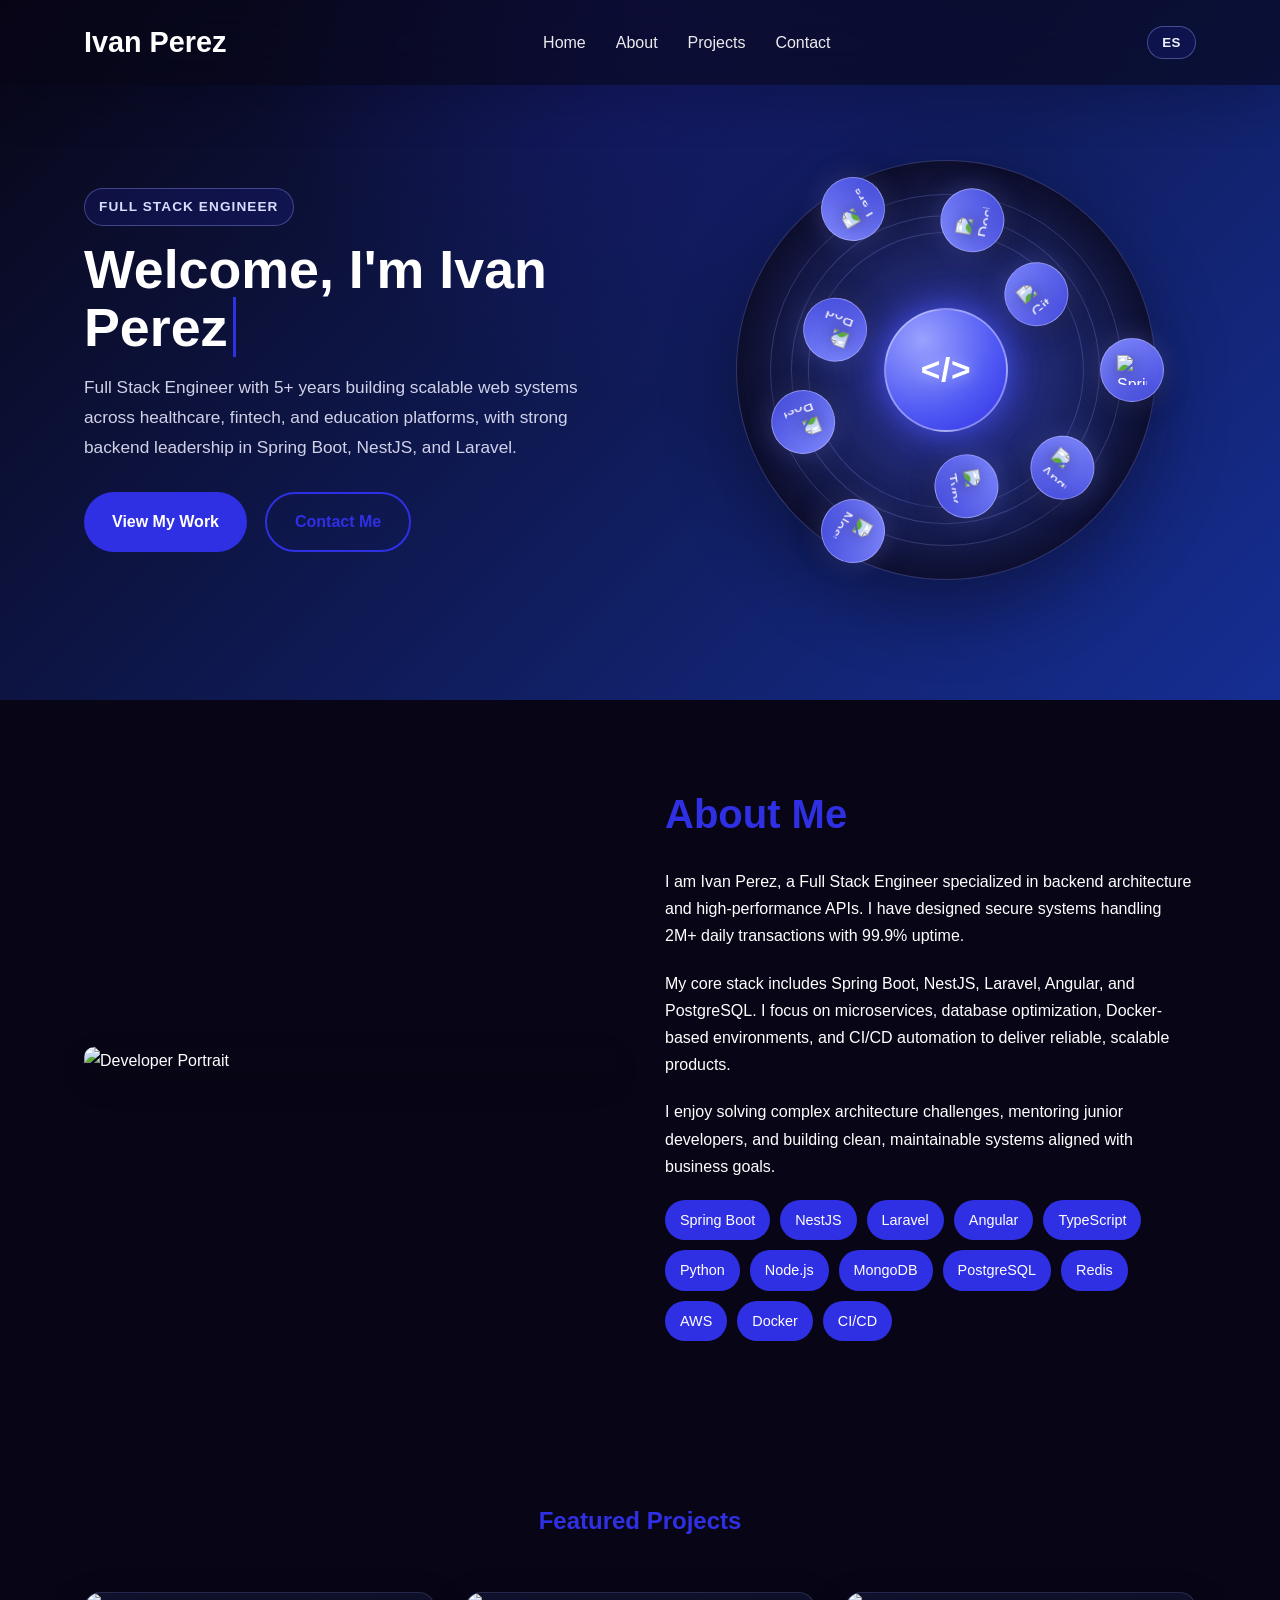
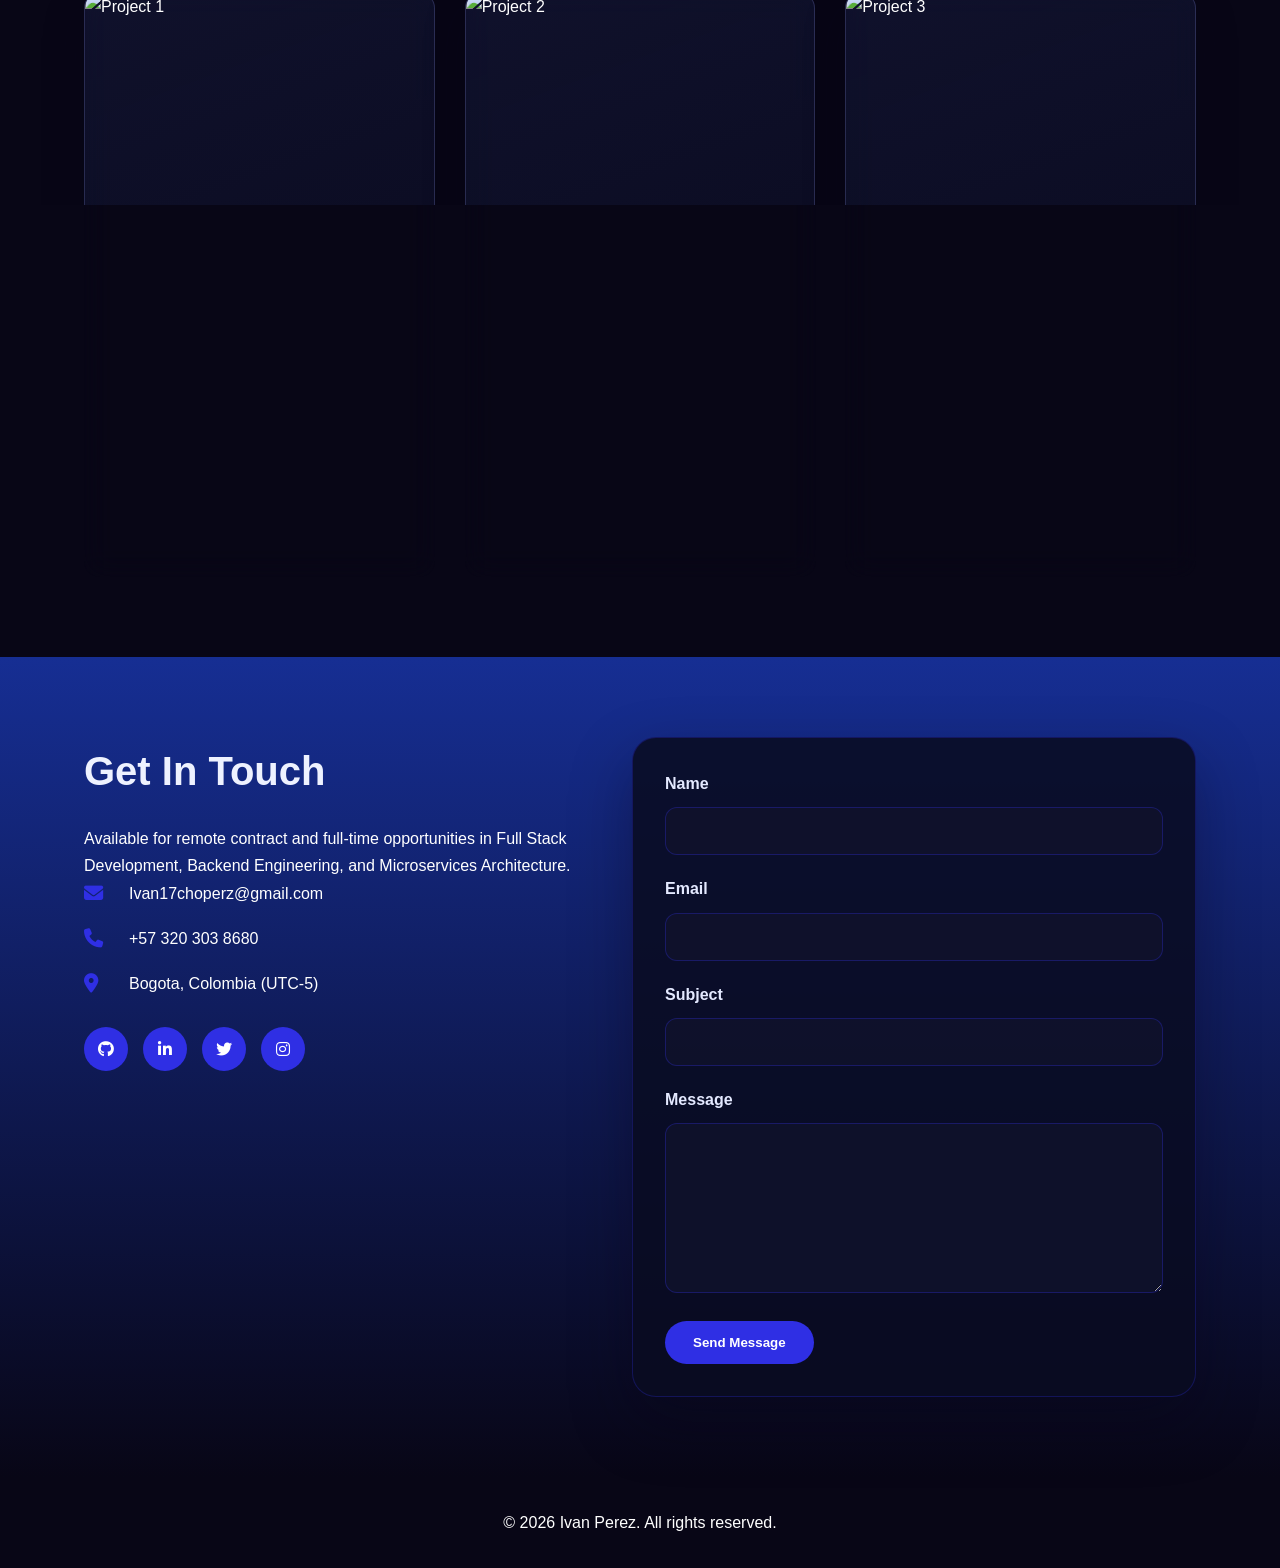
==== index.html @ 64c97661 "firts commit" ====
﻿<!doctype html>
<html lang="en">
  <head>
    <meta charset="UTF-8" />
    <meta name="viewport" content="width=device-width, initial-scale=1.0" />
    <meta
      name="description"
      content="Ivan Perez is a Software Developer and Full Stack Engineer specialized in backend architecture, microservices, REST APIs, and scalable web platforms using Spring Boot, NestJS, Laravel, Angular, and PostgreSQL."
    />
    <meta
      name="keywords"
      content="Software Developer, Full Stack Developer, Backend Developer, Web Developer Portfolio, API Developer, Microservices Architect, Spring Boot Developer, NestJS Developer, Laravel Developer, Angular Developer, PostgreSQL Developer, Ivan Perez"
    />
    <meta name="author" content="Ivan Perez" />
    <meta name="robots" content="index, follow" />
    <meta name="googlebot" content="index, follow, max-image-preview:large" />
    <meta name="theme-color" content="#162e93" />
    <meta property="og:type" content="website" />
    <meta property="og:title" content="Ivan Perez | Full Stack Engineer" />
    <meta
      property="og:description"
      content="Software Developer with 5+ years building scalable web applications, backend APIs, and microservices for healthcare, fintech, and education platforms."
    />
    <meta property="og:site_name" content="Ivan Perez Portfolio" />
    <meta property="og:locale" content="en_US" />
    <meta name="twitter:card" content="summary_large_image" />
    <meta name="twitter:title" content="Ivan Perez | Full Stack Engineer" />
    <meta
      name="twitter:description"
      content="Software Developer focused on full stack web development, backend engineering, API architecture, and cloud-ready microservices."
    />
    <title>Ivan Perez | Full Stack Engineer</title>
    <link rel="canonical" href="https://your-domain.com/" />
    <link rel="stylesheet" href="./styles.css" />
    <link
      rel="stylesheet"
      href="https://cdnjs.cloudflare.com/ajax/libs/font-awesome/6.4.0/css/all.min.css"
    />
  </head>
  <body>
    <header>
      <div class="container">
        <nav>
          <a href="#" class="logo">Ivan Perez</a>
          <ul class="nav-links">
            <li><a href="#home" data-i18n="nav.home">Home</a></li>
            <li><a href="#about" data-i18n="nav.about">About</a></li>
            <li><a href="#projects" data-i18n="nav.projects">Projects</a></li>
            <li><a href="#contact" data-i18n="nav.contact">Contact</a></li>
          </ul>
          <button class="lang-toggle" id="langToggle" type="button">ES</button>
          <button class="hamburger" aria-label="Toggle navigation">
            <i class="fas fa-bars"></i>
          </button>
        </nav>
      </div>
    </header>

    <section class="hero" id="home">
      <div class="container">
        <div class="hero-content">
          <div class="hero-copy">
            <p class="hero-kicker" data-i18n="hero.kicker">
              Full Stack Engineer
            </p>
            <div class="typing-container">
              <span class="typing-text"></span>
              <span class="cursor">|</span>
            </div>
            <p class="hero-lead" data-i18n="hero.lead">
              Full Stack Engineer with 5+ years building scalable web systems
              across healthcare, fintech, and education platforms, with strong
              backend leadership in Spring Boot, NestJS, and Laravel.
            </p>
            <div class="hero-btns">
              <a href="#projects" class="btn" data-i18n="hero.ctaWork"
                >View My Work</a
              >
              <a
                href="#contact"
                class="btn secondary"
                data-i18n="hero.ctaContact"
                >Contact Me</a
              >
            </div>
          </div>
          <div class="hero-visual">
            <div class="floating-tech" aria-hidden="true">
              <div class="orbit orbit-one"></div>
              <div class="orbit orbit-two"></div>
              <div class="orbit orbit-three"></div>
              <div class="electron-center" aria-label="Code core">
                &lt;/&gt;
              </div>
              <div
                class="tech-item"
                style="--angle: 0deg; --orbit: 186px; --speed: 13s"
              >
                <img
                  src="https://cdn.jsdelivr.net/gh/devicons/devicon/icons/spring/spring-original.svg"
                  alt="Spring Boot"
                />
              </div>
              <div
                class="tech-item"
                style="--angle: 120deg; --orbit: 186px; --speed: 17s"
              >
                <img
                  src="https://cdn.jsdelivr.net/gh/devicons/devicon/icons/nestjs/nestjs-original.svg"
                  alt="NestJS"
                />
              </div>
              <div
                class="tech-item"
                style="--angle: 240deg; --orbit: 186px; --speed: 15s"
              >
                <img
                  src="https://cdn.jsdelivr.net/gh/devicons/devicon/icons/laravel/laravel-original.svg"
                  alt="Laravel"
                />
              </div>
              <div
                class="tech-item"
                style="--angle: 40deg; --orbit: 152px; --speed: 19s"
              >
                <img
                  src="https://cdn.jsdelivr.net/gh/devicons/devicon/icons/angularjs/angularjs-original.svg"
                  alt="Angular"
                />
              </div>
              <div
                class="tech-item"
                style="--angle: 160deg; --orbit: 152px; --speed: 14s"
              >
                <img
                  src="https://cdn.jsdelivr.net/gh/devicons/devicon/icons/postgresql/postgresql-original.svg"
                  alt="PostgreSQL"
                />
              </div>
              <div
                class="tech-item"
                style="--angle: 280deg; --orbit: 152px; --speed: 16s"
              >
                <img
                  src="https://cdn.jsdelivr.net/gh/devicons/devicon/icons/docker/docker-original.svg"
                  alt="Docker"
                />
              </div>
              <div
                class="tech-item"
                style="--angle: 80deg; --orbit: 118px; --speed: 18s"
              >
                <img
                  src="https://cdn.jsdelivr.net/gh/devicons/devicon/icons/typescript/typescript-original.svg"
                  alt="TypeScript"
                />
              </div>
              <div
                class="tech-item"
                style="--angle: 200deg; --orbit: 118px; --speed: 12s"
              >
                <img
                  src="https://cdn.jsdelivr.net/gh/devicons/devicon/icons/redis/redis-original.svg"
                  alt="Redis"
                />
              </div>
              <div
                class="tech-item"
                style="--angle: 320deg; --orbit: 118px; --speed: 20s"
              >
                <img
                  src="https://cdn.jsdelivr.net/gh/devicons/devicon/icons/git/git-original.svg"
                  alt="Git"
                />
              </div>
            </div>
          </div>
        </div>
      </div>
    </section>

    <section class="about" id="about">
      <div class="container">
        <div class="about-content">
          <div class="about-img">
            <img
              src="https://images.unsplash.com/photo-1507003211169-0a1dd7228f2d?ixlib=rb-4.0.3&auto=format&fit=crop&w=774&q=80"
              alt="Developer Portrait"
            />
          </div>
          <div class="about-text">
            <h2 data-i18n="about.title">About Me</h2>
            <p data-i18n="about.p1">
              I am Ivan Perez, a Full Stack Engineer specialized in backend
              architecture and high-performance APIs. I have designed secure
              systems handling 2M+ daily transactions with 99.9% uptime.
            </p>
            <p data-i18n="about.p2">
              My core stack includes Spring Boot, NestJS, Laravel, Angular, and
              PostgreSQL. I focus on microservices, database optimization,
              Docker-based environments, and CI/CD automation to deliver
              reliable, scalable products.
            </p>
            <p data-i18n="about.p3">
              I enjoy solving complex architecture challenges, mentoring junior
              developers, and building clean, maintainable systems aligned with
              business goals.
            </p>
            <div class="skills">
              <span class="skill">Spring Boot</span
              ><span class="skill">NestJS</span
              ><span class="skill">Laravel</span
              ><span class="skill">Angular</span
              ><span class="skill">TypeScript</span
              ><span class="skill">Python</span
              ><span class="skill">Node.js</span
              ><span class="skill">MongoDB</span
              ><span class="skill">PostgreSQL</span
              ><span class="skill">Redis</span><span class="skill">AWS</span
              ><span class="skill">Docker</span><span class="skill">CI/CD</span>
            </div>
          </div>
        </div>
      </div>
    </section>

    <section class="projects" id="projects">
      <div class="container">
        <h2
          style="text-align: center; margin-bottom: 50px; color: var(--primary)"
          data-i18n="projects.title"
        >
          Featured Projects
        </h2>
        <div class="projects-grid">
          <div class="project-card">
            <div class="project-img">
              <img
                src="https://images.unsplash.com/photo-1555066931-4365d14bab8c?ixlib=rb-4.0.3&auto=format&fit=crop&w=1170&q=80"
                alt="Project 1"
              />
            </div>
            <div class="project-info">
              <h3 data-i18n="projects.p1Title">
                Enterprise Healthcare API Platform
              </h3>
              <p data-i18n="projects.p1Desc">
                Secure REST API architecture processing 2M+ daily transactions
                with JWT, OAuth 2.0, RBAC, Redis caching, and 99.9% uptime.
              </p>
              <div class="project-tags">
                <span class="tag">Spring Boot</span
                ><span class="tag">PostgreSQL</span
                ><span class="tag">Redis</span
                ><span class="tag">OAuth 2.0</span>
              </div>
              <a href="#" class="btn" data-i18n="projects.view">View Project</a>
            </div>
          </div>
          <div class="project-card">
            <div class="project-img">
              <img
                src="https://images.unsplash.com/photo-1460925895917-afdab827c52f?ixlib=rb-4.0.3&auto=format&fit=crop&w=1110&q=80"
                alt="Project 2"
              />
            </div>
            <div class="project-info">
              <h3 data-i18n="projects.p2Title">
                Evalua-GPS Medical Survey System
              </h3>
              <p data-i18n="projects.p2Desc">
                Full-stack medical survey platform handling 500+ concurrent
                responses with dynamic questionnaires, real-time validation, and
                automated PDF reporting.
              </p>
              <div class="project-tags">
                <span class="tag">Angular</span><span class="tag">Node.js</span
                ><span class="tag">Chart.js</span
                ><span class="tag">Tailwind CSS</span>
              </div>
              <a href="#" class="btn" data-i18n="projects.view">View Project</a>
            </div>
          </div>
          <div class="project-card">
            <div class="project-img">
              <img
                src="https://images.unsplash.com/photo-1551650975-87deedd944c3?ixlib=rb-4.0.3&auto=format&fit=crop&w=1074&q=80"
                alt="Project 3"
              />
            </div>
            <div class="project-info">
              <h3 data-i18n="projects.p3Title">VEMAX Streaming Frontend</h3>
              <p data-i18n="projects.p3Desc">
                High-performance Angular frontend with NgRx and RxJS, optimized
                video experience, and a 30% UI latency reduction using lazy
                loading and code splitting.
              </p>
              <div class="project-tags">
                <span class="tag">Angular 15+</span
                ><span class="tag">TypeScript</span><span class="tag">NgRx</span
                ><span class="tag">RxJS</span>
              </div>
              <a href="#" class="btn" data-i18n="projects.view">View Project</a>
            </div>
          </div>
        </div>
      </div>
    </section>

    <section class="contact" id="contact">
      <div class="container">
        <div class="contact-container">
          <div class="contact-info">
            <h2 data-i18n="contact.title">Get In Touch</h2>
            <p data-i18n="contact.desc">
              Available for remote contract and full-time opportunities in Full
              Stack Development, Backend Engineering, and Microservices
              Architecture.
            </p>
            <div class="contact-details">
              <div class="contact-item">
                <i class="fas fa-envelope"></i
                ><span>Ivan17choperz@gmail.com</span>
              </div>
              <div class="contact-item">
                <i class="fas fa-phone"></i><span>+57 320 303 8680</span>
              </div>
              <div class="contact-item">
                <i class="fas fa-map-marker-alt"></i
                ><span data-i18n="contact.location"
                  >Bogota, Colombia (UTC-5)</span
                >
              </div>
            </div>
            <div class="social-links">
              <a
                href="https://github.com/ivanperez"
                target="_blank"
                rel="noopener noreferrer"
                ><i class="fab fa-github"></i
              ></a>
              <a
                href="https://linkedin.com/in/ivan-perez-3352531b0"
                target="_blank"
                rel="noopener noreferrer"
                ><i class="fab fa-linkedin-in"></i
              ></a>
              <a href="#"><i class="fab fa-twitter"></i></a>
              <a href="#"><i class="fab fa-instagram"></i></a>
            </div>
          </div>
          <div class="contact-form">
            <form id="contactForm">
              <div class="form-group">
                <label for="name" data-i18n="form.name">Name</label
                ><input type="text" id="name" required />
              </div>
              <div class="form-group">
                <label for="email" data-i18n="form.email">Email</label
                ><input type="email" id="email" required />
              </div>
              <div class="form-group">
                <label for="subject" data-i18n="form.subject">Subject</label
                ><input type="text" id="subject" required />
              </div>
              <div class="form-group">
                <label for="message" data-i18n="form.message">Message</label
                ><textarea id="message" required></textarea>
              </div>
              <button type="submit" class="btn" data-i18n="form.send">
                Send Message
              </button>
            </form>
          </div>
        </div>
      </div>
    </section>

    <footer>
      <div class="container">
        <p data-i18n="footer.copy">
          &copy; 2026 Ivan Perez. All rights reserved.
        </p>
      </div>
    </footer>

    <script src="script.js"></script>
  </body>
</html>
---- styles.css ----
/* CSS Reset */
* {
  margin: 0;
  padding: 0;
  box-sizing: border-box;
  font-family: "Segoe UI", Tahoma, Geneva, Verdana, sans-serif;
}

:root {
  --primary: #2f2fe4;
  --secondary: #162e93;
  --dark: #080616;
  --light: #ececff;
  --gray: #9ca3ff;
  --surface: #11142c;
  --surface-soft: rgba(17, 20, 44, 0.9);
}

html {
  scroll-behavior: smooth;
  scroll-padding-top: 100px;
}

body {
  min-height: 100vh;
  background: #080616;
  color: white;
  line-height: 1.7;
}

.hidden {
  opacity: 0 !important;
}

.container {
  width: 90%;
  max-width: 1200px;
  margin: 0 auto;
  padding: 0 20px;
}

section {
  padding: 80px 0;
  scroll-margin-top: 120px;
}

.btn {
  display: inline-flex;
  align-items: center;
  justify-content: center;
  background: var(--primary);
  color: white;
  padding: 14px 28px;
  border-radius: 999px;
  text-decoration: none;
  font-weight: 600;
  transition: all 0.3s ease;
  border: none;
  cursor: pointer;
}

.btn.secondary {
  background: transparent;
  border: 2px solid var(--primary);
  color: var(--primary);
}

.btn:hover {
  background: var(--secondary);
  transform: translateY(-3px);
  box-shadow: 0 14px 30px rgba(47, 47, 228, 0.18);
}

.btn.secondary:hover {
  background: rgba(47, 47, 228, 0.08);
  color: white;
}

/* Header Styles */
header {
  background: rgba(8, 6, 22, 0.6);
  backdrop-filter: blur(24px);
  box-shadow: 0 20px 45px rgba(8, 6, 22, 0.18);
  position: fixed;
  width: 100%;
  top: 0;
  z-index: 1000;
  transition:
    background 0.25s ease,
    box-shadow 0.25s ease,
    padding 0.25s ease;
}

header.scrolled {
  background: rgba(8, 6, 22, 0.8);
  box-shadow: 0 26px 65px rgba(8, 6, 22, 0.25);
}

nav {
  display: flex;
  justify-content: space-between;
  align-items: center;
  padding: 18px 0;
  position: relative;
}

.logo {
  font-size: 1.8rem;
  font-weight: 800;
  color: white;
  text-decoration: none;
}

.nav-links {
  display: flex;
  align-items: center;
  list-style: none;
  gap: 30px;
}

.nav-links li {
  margin: 0;
}

.nav-links a {
  text-decoration: none;
  color: rgba(255, 255, 255, 0.92);
  font-weight: 500;
  position: relative;
  transition: color 0.25s ease;
}

.nav-links a::after {
  content: "";
  position: absolute;
  left: 0;
  right: 0;
  bottom: -8px;
  height: 2px;
  background: transparent;
  border-radius: 999px;
  transition:
    background 0.25s ease,
    transform 0.25s ease;
  transform: scaleX(0);
  transform-origin: center;
}

.nav-links a:hover,
.nav-links a.active {
  color: var(--primary);
}

.nav-links a.active::after {
  background: var(--primary);
  transform: scaleX(1);
}

.hamburger {
  display: none;
  background: none;
  border: none;
  color: white;
  cursor: pointer;
  font-size: 1.4rem;
}

.lang-toggle {
  border: 1px solid rgba(156, 163, 255, 0.4);
  background: rgba(47, 47, 228, 0.14);
  color: #eef2ff;
  font-weight: 700;
  letter-spacing: 0.04em;
  border-radius: 999px;
  padding: 8px 14px;
  cursor: pointer;
  transition: all 0.25s ease;
}

.lang-toggle:hover {
  background: rgba(47, 47, 228, 0.28);
}

.nav-links.open {
  display: flex;
  flex-direction: column;
  position: absolute;
  top: 100%;
  right: 0;
  background: rgba(8, 6, 22, 0.85);
  border-radius: 18px;
  padding: 20px;
  box-shadow: 0 20px 50px rgba(8, 6, 22, 0.25);
  width: min(260px, 90vw);
}

/* Hero Section */
.hero {
  padding: 160px 0 120px;
  background:
    radial-gradient(circle at top, rgba(47, 47, 228, 0.22), transparent 42%),
    linear-gradient(135deg, #080616 0%, #162e93 100%);
}

.hero-content {
  max-width: 1180px;
  margin: 0 auto;
  display: grid;
  grid-template-columns: minmax(320px, 1fr) minmax(320px, 500px);
  gap: 40px;
  align-items: center;
}

.hero-copy {
  text-align: left;
}

.hero-kicker {
  margin-bottom: 14px;
  display: inline-block;
  padding: 6px 14px;
  border-radius: 999px;
  border: 1px solid rgba(156, 163, 255, 0.36);
  background: rgba(47, 47, 228, 0.15);
  color: #d8dcff;
  font-size: 0.85rem;
  font-weight: 600;
  letter-spacing: 0.08em;
  text-transform: uppercase;
}

.hero-lead {
  margin-top: 16px;
  max-width: 52ch;
  color: rgba(236, 236, 255, 0.88);
  font-size: 1.08rem;
  line-height: 1.75;
}

.hero-visual {
  display: flex;
  justify-content: center;
}

.hero-btns {
  display: flex;
  justify-content: flex-start;
  flex-wrap: wrap;
  gap: 18px;
  margin-top: 30px;
}

/* Typing Effect */
.typing-container {
  display: block;
  margin-bottom: 14px;
  font-size: clamp(2.2rem, 4.2vw, 3.4rem);
  font-weight: 800;
  color: white;
  min-height: 1.4em;
  line-height: 1.08;
  max-width: 100%;
}

.typing-text {
  display: inline;
  border-right: 3px solid var(--primary);
  padding-right: 6px;
  white-space: normal;
  overflow-wrap: anywhere;
  animation: blink-caret 1s step-end infinite;
}

.cursor {
  display: none;
}

@keyframes blink-caret {
  from,
  to {
    border-color: var(--primary);
  }
  50% {
    border-color: transparent;
  }
}

/* Floating Tech Animation */
.floating-tech {
  position: relative;
  display: flex;
  justify-content: center;
  align-items: center;
  height: min(78vw, 420px);
  width: min(78vw, 420px);
  margin: 0 auto;
  border-radius: 50%;
  background: radial-gradient(circle, rgba(116, 123, 255, 0.26), rgba(8, 6, 22, 0.9));
  border: 1px solid rgba(156, 163, 255, 0.22);
  box-shadow:
    inset 0 0 70px rgba(8, 6, 22, 0.8),
    0 28px 70px rgba(8, 6, 22, 0.45);
}

.orbit {
  position: absolute;
  border: 1px solid rgba(156, 163, 255, 0.24);
  border-radius: 50%;
}

.orbit-one {
  width: 84%;
  height: 84%;
}

.orbit-two {
  width: 66%;
  height: 66%;
  transform: rotate(60deg);
}

.orbit-three {
  width: 74%;
  height: 74%;
  transform: rotate(-45deg);
}

.electron-center {
  position: absolute;
  width: clamp(86px, 18vw, 124px);
  height: clamp(86px, 18vw, 124px);
  z-index: 10;
  border-radius: 50%;
  display: flex;
  align-items: center;
  justify-content: center;
  background: radial-gradient(circle at 30% 25%, #9aa2ff, #4f58f3 60%, #2f2fe4 100%);
  border: 2px solid rgba(236, 236, 255, 0.42);
  color: #ffffff;
  font-size: clamp(1.6rem, 3.4vw, 2.1rem);
  font-weight: 700;
  letter-spacing: 0.02em;
  text-shadow: 0 0 16px rgba(255, 255, 255, 0.45);
  animation: core-pulse 3.2s ease-in-out infinite;
  box-shadow:
    0 0 30px rgba(79, 88, 243, 0.8),
    0 0 70px rgba(47, 47, 228, 0.45);
}

.tech-item {
  position: absolute;
  width: 64px;
  height: 64px;
  background: linear-gradient(150deg, rgba(128, 137, 255, 0.98), rgba(70, 77, 228, 0.95));
  color: white;
  border-radius: 50%;
  display: flex;
  justify-content: center;
  align-items: center;
  border: 1px solid rgba(236, 236, 255, 0.35);
  box-shadow:
    0 10px 24px rgba(11, 12, 30, 0.45),
    0 0 26px rgba(128, 137, 255, 0.32);
  transform: rotate(var(--angle)) translateX(calc(var(--orbit) * var(--orbit-scale, 1)));
  animation: orbit var(--speed) linear infinite;
}

.tech-item img {
  display: block;
  width: 30px;
  height: 30px;
  object-fit: contain;
  filter: drop-shadow(0 4px 8px rgba(8, 6, 22, 0.35));
  animation: counter-orbit var(--speed) linear infinite;
}

@keyframes orbit {
  0% {
    transform: rotate(var(--angle)) translateX(calc(var(--orbit) * var(--orbit-scale, 1)));
  }
  100% {
    transform: rotate(calc(var(--angle) + 360deg)) translateX(calc(var(--orbit) * var(--orbit-scale, 1)));
  }
}

@keyframes counter-orbit {
  0% {
    transform: rotate(calc(var(--angle) * -1));
  }
  100% {
    transform: rotate(calc((var(--angle) * -1) - 360deg));
  }
}

@keyframes core-pulse {
  0%,
  100% {
    transform: scale(1);
  }
  50% {
    transform: scale(1.06);
  }
}

/* About Section */
.about-content {
  display: flex;
  align-items: center;
  gap: 50px;
}

.about-img {
  flex: 1;
  border-radius: 10px;
  overflow: hidden;
  box-shadow: 0 10px 30px rgba(0, 0, 0, 0.1);
}

.about-img img {
  width: 100%;
  height: auto;
  display: block;
}

.about-text {
  flex: 1;
}

.about-text h2 {
  font-size: 2.5rem;
  margin-bottom: 20px;
  color: var(--primary);
}

.about-text p {
  margin-bottom: 20px;
  color: white;
}

.skills {
  display: flex;
  flex-wrap: wrap;
  gap: 10px;
  margin-top: 20px;
}

.skill {
  background: var(--primary);
  color: white;
  padding: 8px 15px;
  border-radius: 20px;
  font-size: 0.9rem;
}

/* Projects Section */
.projects-grid {
  display: grid;
  grid-template-columns: repeat(auto-fill, minmax(300px, 1fr));
  gap: 30px;
}

.project-card {
  background: linear-gradient(
    160deg,
    rgba(21, 25, 58, 0.62),
    rgba(10, 12, 34, 0.48)
  );
  backdrop-filter: blur(14px);
  -webkit-backdrop-filter: blur(14px);
  border: 1px solid rgba(156, 163, 255, 0.2);
  border-radius: 16px;
  overflow: hidden;
  box-shadow: 0 18px 40px rgba(8, 6, 22, 0.28);
  transition:
    transform 0.3s ease,
    box-shadow 0.3s ease;
}

.project-card:hover {
  transform: translateY(-10px);
  box-shadow: 0 24px 52px rgba(8, 6, 22, 0.36);
  border-color: rgba(156, 163, 255, 0.36);
}

.project-img {
  height: 200px;
  overflow: hidden;
}

.project-img img {
  width: 100%;
  height: 100%;
  object-fit: cover;
  transition: transform 0.3s ease;
}

.project-card:hover .project-img img {
  transform: scale(1.1);
}

.project-info {
  padding: 20px;
}

.project-info h3 {
  margin-bottom: 10px;
  color: #eef2ff;
}

.project-info p {
  color: white;
  margin-bottom: 15px;
}

.project-tags {
  display: flex;
  flex-wrap: wrap;
  gap: 8px;
  margin-bottom: 15px;
}

.tag {
  background: rgba(47, 47, 228, 0.16);
  color: white;
  padding: 6px 12px;
  border-radius: 18px;
  font-size: 0.8rem;
}

/* Contact Section */
.contact {
  background: linear-gradient(180deg, #162e93 0%, #080616 100%);
  color: #eef2ff;
}

.contact-container {
  display: flex;
  gap: 50px;
  align-items: flex-start;
}

.contact-info {
  flex: 1;
}

.contact-info h2 {
  font-size: 2.5rem;
  margin-bottom: 20px;
  color: #eef2ff;
}

.contact-info p,
.contact-item span {
  color: white;
}

.contact-details {
  margin-bottom: 30px;
}

.contact-item {
  display: flex;
  align-items: center;
  margin-bottom: 18px;
}

.contact-item i {
  font-size: 1.2rem;
  color: var(--primary);
  margin-right: 15px;
  width: 30px;
}

.social-links {
  display: flex;
  gap: 15px;
}

.social-links a {
  display: flex;
  align-items: center;
  justify-content: center;
  width: 44px;
  height: 44px;
  background: var(--primary);
  color: white;
  border-radius: 50%;
  text-decoration: none;
  transition: all 0.3s ease;
}

.social-links a:hover {
  background: var(--secondary);
  transform: translateY(-3px);
}

.contact-form {
  flex: 1;
  background: rgba(10, 12, 34, 0.88);
  border: 1px solid rgba(47, 47, 228, 0.28);
  padding: 32px;
  border-radius: 24px;
  box-shadow: 0 25px 60px rgba(8, 6, 22, 0.35);
}

.form-group {
  margin-bottom: 20px;
}

.form-group label {
  display: block;
  margin-bottom: 10px;
  font-weight: 600;
  color: #e4e9ff;
}

.form-group input,
.form-group textarea {
  width: 100%;
  padding: 14px;
  border: 1px solid rgba(47, 47, 228, 0.32);
  border-radius: 12px;
  font-size: 1rem;
  background: rgba(16, 18, 44, 0.9);
  color: #eef2ff;
}

.form-group input::placeholder,
.form-group textarea::placeholder {
  color: rgba(238, 242, 255, 0.65);
}

.form-group textarea {
  min-height: 170px;
  resize: vertical;
}

/* Footer */
footer {
  background: #080616;
  color: white;
  text-align: center;
  padding: 32px 0;
}

/* Responsive Design */
@media (max-width: 992px) {
  .hero-content {
    grid-template-columns: 1fr;
    gap: 38px;
  }

  .hero-copy {
    text-align: center;
  }

  .hero-kicker {
    margin-left: auto;
    margin-right: auto;
  }

  .hero-lead {
    margin-left: auto;
    margin-right: auto;
  }

  .hero-btns {
    justify-content: center;
  }

  .about-content,
  .contact-container {
    flex-direction: column;
  }

  .projects-grid {
    grid-template-columns: 1fr;
  }

  .nav-links {
    display: none;
  }

  .lang-toggle {
    margin-left: auto;
    margin-right: 10px;
  }

  .nav-links.open {
    display: flex;
  }

  .nav-links li {
    margin: 12px 0;
  }

  .hamburger {
    display: block;
  }
}

@media (max-width: 1180px) {
  .hero-content {
    grid-template-columns: 1fr;
    gap: 34px;
  }

  .hero-copy {
    text-align: center;
  }

  .hero-kicker {
    margin-left: auto;
    margin-right: auto;
  }

  .hero-lead {
    margin-left: auto;
    margin-right: auto;
  }

  .hero-btns {
    justify-content: center;
  }
}

@media (max-width: 660px) {
  .hero-lead,
  .project-info p {
    font-size: 1rem;
  }

  .contact-container {
    gap: 28px;
  }

  .container {
    padding: 0 16px;
  }

  .floating-tech {
    height: min(85vw, 340px);
    width: min(85vw, 340px);
  }

  .tech-item {
    width: 54px;
    height: 54px;
    --orbit-scale: 0.82;
  }

  .tech-item img {
    width: 24px;
    height: 24px;
  }
}
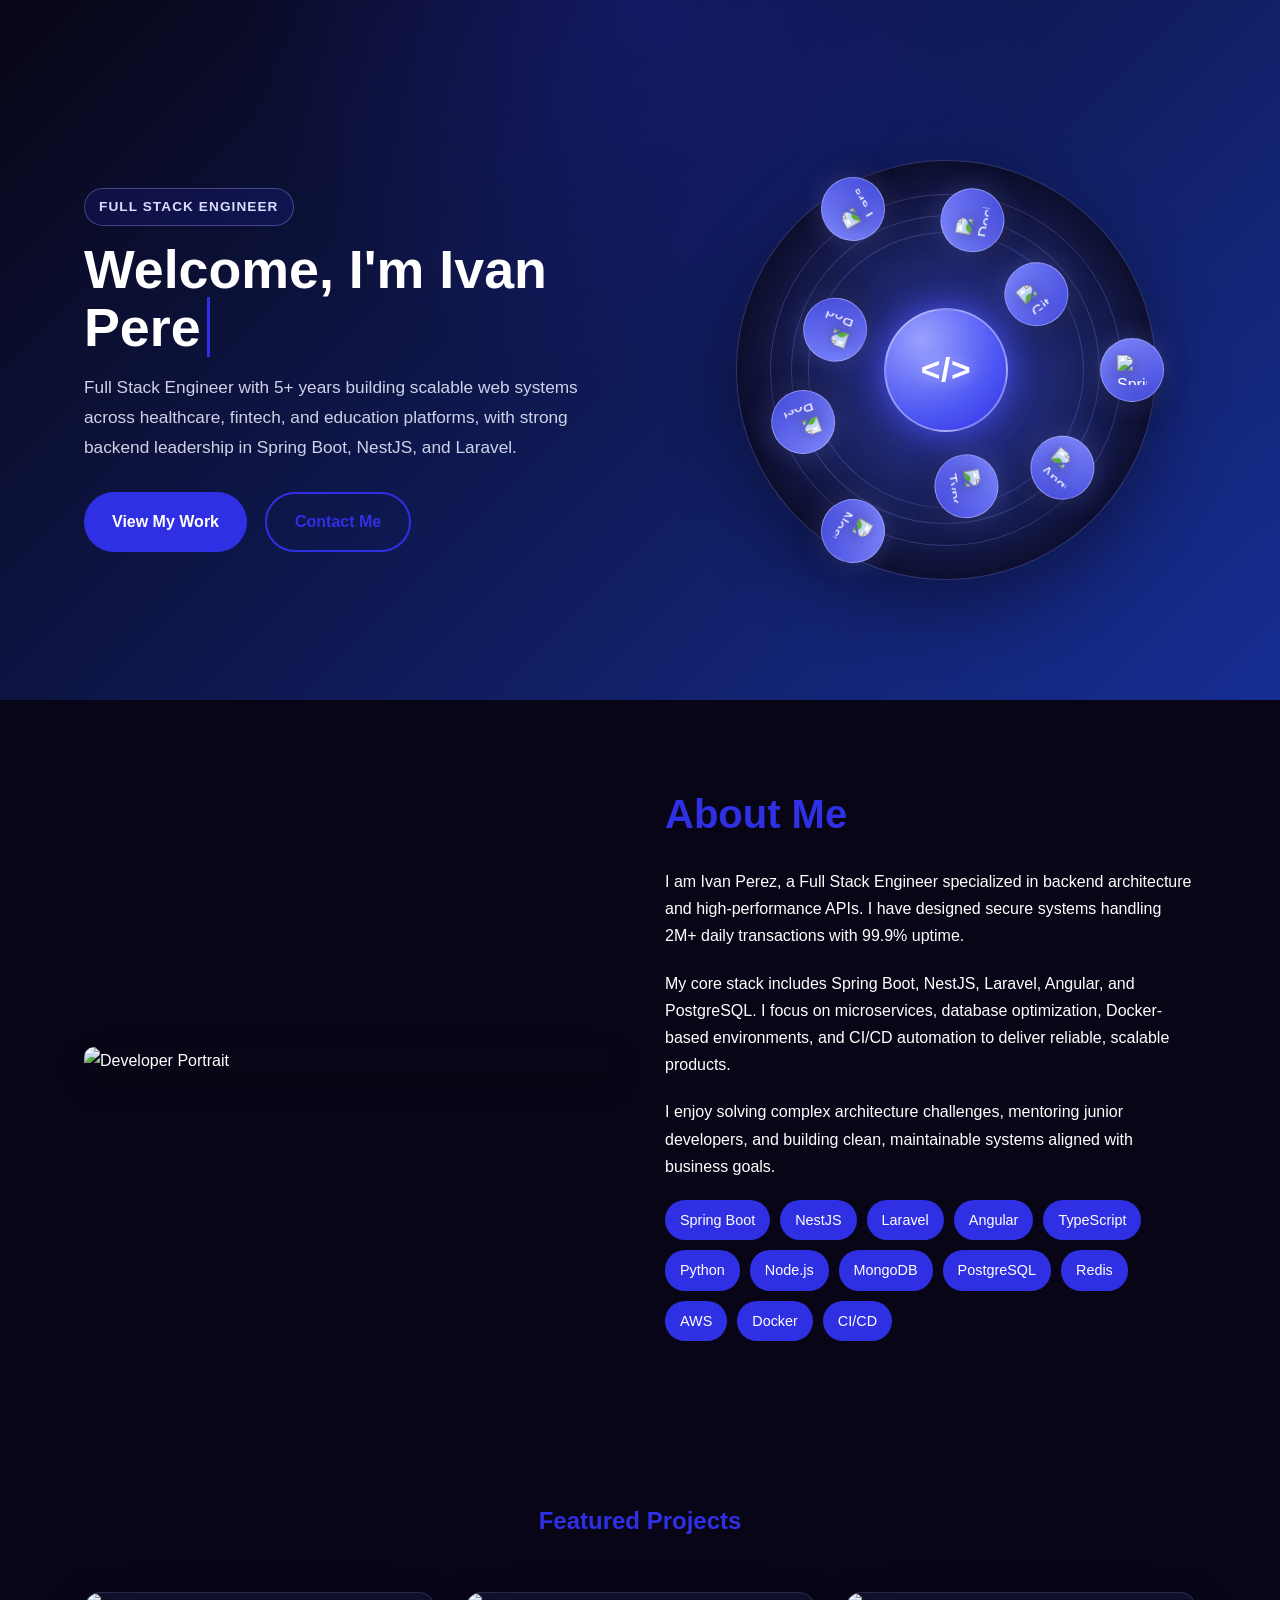
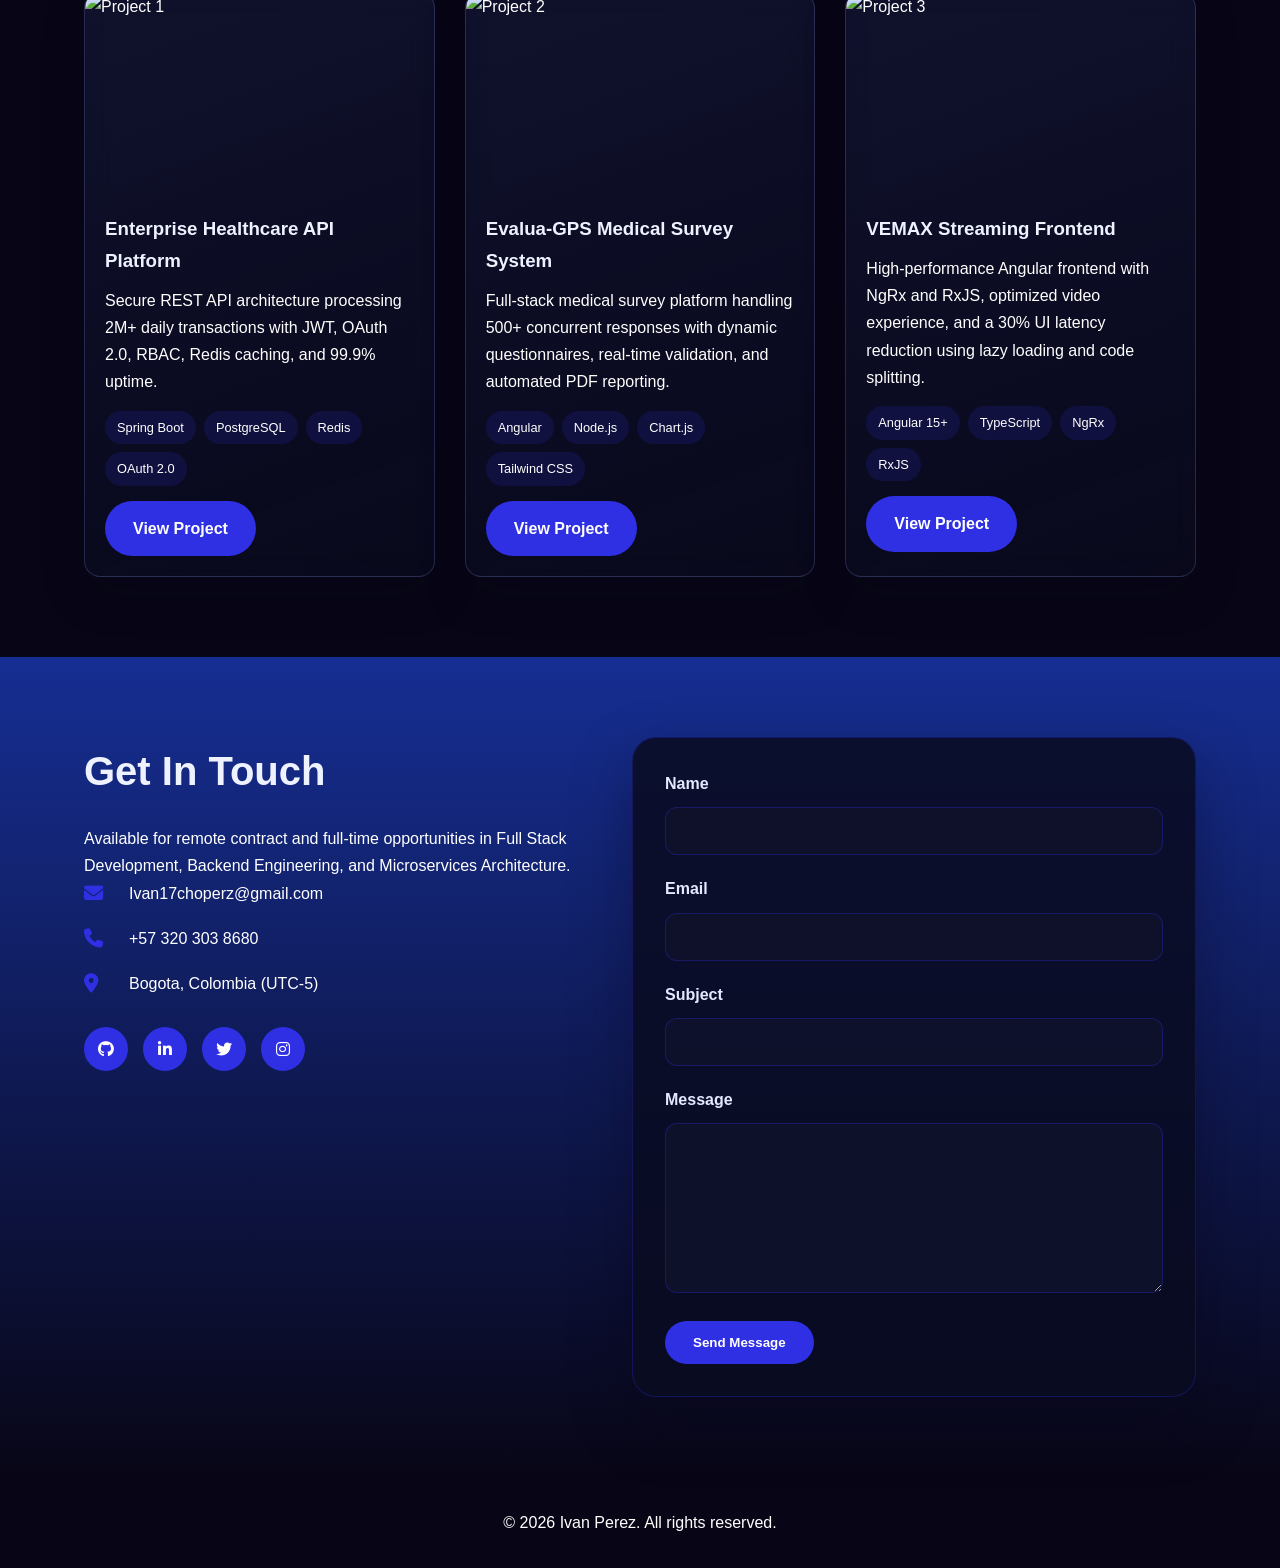
==== commit a01ec105: "Add meta tags for SEO and create robots.txt and sitemap.xml files" ====
--- a/index.html
+++ b/index.html
@@ -38,23 +38,81 @@
     />
   </head>
   <body>
-    <header>
-      <div class="container">
-        <nav>
-          <a href="#" class="logo">Ivan Perez</a>
-          <ul class="nav-links">
-            <li><a href="#home" data-i18n="nav.home">Home</a></li>
-            <li><a href="#about" data-i18n="nav.about">About</a></li>
-            <li><a href="#projects" data-i18n="nav.projects">Projects</a></li>
-            <li><a href="#contact" data-i18n="nav.contact">Contact</a></li>
-          </ul>
-          <button class="lang-toggle" id="langToggle" type="button">ES</button>
-          <button class="hamburger" aria-label="Toggle navigation">
-            <i class="fas fa-bars"></i>
-          </button>
-        </nav>
-      </div>
-    </header>
+    <head>
+      <meta charset="UTF-8" />
+      <meta name="viewport" content="width=device-width, initial-scale=1.0" />
+      <meta
+        name="description"
+        content="Ivan Perez is a Software Developer and Full Stack Engineer specialized in backend architecture, microservices, REST APIs, and scalable web platforms using Spring Boot, NestJS, Laravel, Angular, and PostgreSQL."
+      />
+      <meta
+        name="keywords"
+        content="Software Developer, Full Stack Developer, Backend Developer, Web Developer Portfolio, API Developer, Microservices Architect, Spring Boot Developer, NestJS Developer, Laravel Developer, Angular Developer, PostgreSQL Developer, Ivan Perez, Bogotá"
+      />
+      <meta name="author" content="Ivan Perez" />
+      <meta name="robots" content="index, follow" />
+      <meta name="googlebot" content="index, follow, max-image-preview:large" />
+      <meta name="theme-color" content="#162e93" />
+
+      <!-- Open Graph (Redes Sociales) -->
+      <meta property="og:type" content="website" />
+      <meta property="og:title" content="Ivan Perez | Full Stack Engineer" />
+      <meta
+        property="og:description"
+        content="Software Developer with 5+ years building scalable web applications, backend APIs, and microservices for healthcare, fintech, and education platforms."
+      />
+      <meta property="og:site_name" content="Ivan Perez Portfolio" />
+      <meta property="og:locale" content="en_US" />
+      <meta
+        property="og:image"
+        content="https://ivan17choperz.netlify.app/og-image.jpg"
+      />
+      <meta property="og:url" content="https://ivan17choperz.netlify.app/" />
+
+      <!-- Twitter Card -->
+      <meta name="twitter:card" content="summary_large_image" />
+      <meta name="twitter:title" content="Ivan Perez | Full Stack Engineer" />
+      <meta
+        name="twitter:description"
+        content="Software Developer focused on full stack web development, backend engineering, API architecture, and cloud-ready microservices."
+      />
+      <meta
+        name="twitter:image"
+        content="https://ivan17choperz.netlify.app/og-image.jpg"
+      />
+
+      <!-- Canonical -->
+      <link rel="canonical" href="https://ivan17choperz.netlify.app/" />
+
+      <!-- Schema.org - Datos Estructurados -->
+      <script type="application/ld+json">
+        {
+          "@context": "https://schema.org",
+          "@type": "Person",
+          "name": "Ivan Perez",
+          "url": "https://ivan17choperz.netlify.app",
+          "jobTitle": "Full Stack Engineer",
+          "image": "https://ivan17choperz.netlify.app/tu-foto-perfil.jpg",
+          "description": "Software Developer with 5+ years building scalable web applications and microservices",
+          "sameAs": [
+            "https://linkedin.com/in/tu-linkedin",
+            "https://github.com/tu-usuario",
+            "https://twitter.com/tu-usuario"
+          ],
+          "worksFor": {
+            "@type": "Organization",
+            "name": "Freelancer"
+          }
+        }
+      </script>
+
+      <title>Ivan Perez | Full Stack Engineer</title>
+      <link rel="stylesheet" href="./styles.css" />
+      <link
+        rel="stylesheet"
+        href="https://cdnjs.cloudflare.com/ajax/libs/font-awesome/6.4.0/css/all.min.css"
+      />
+    </head>
 
     <section class="hero" id="home">
       <div class="container">
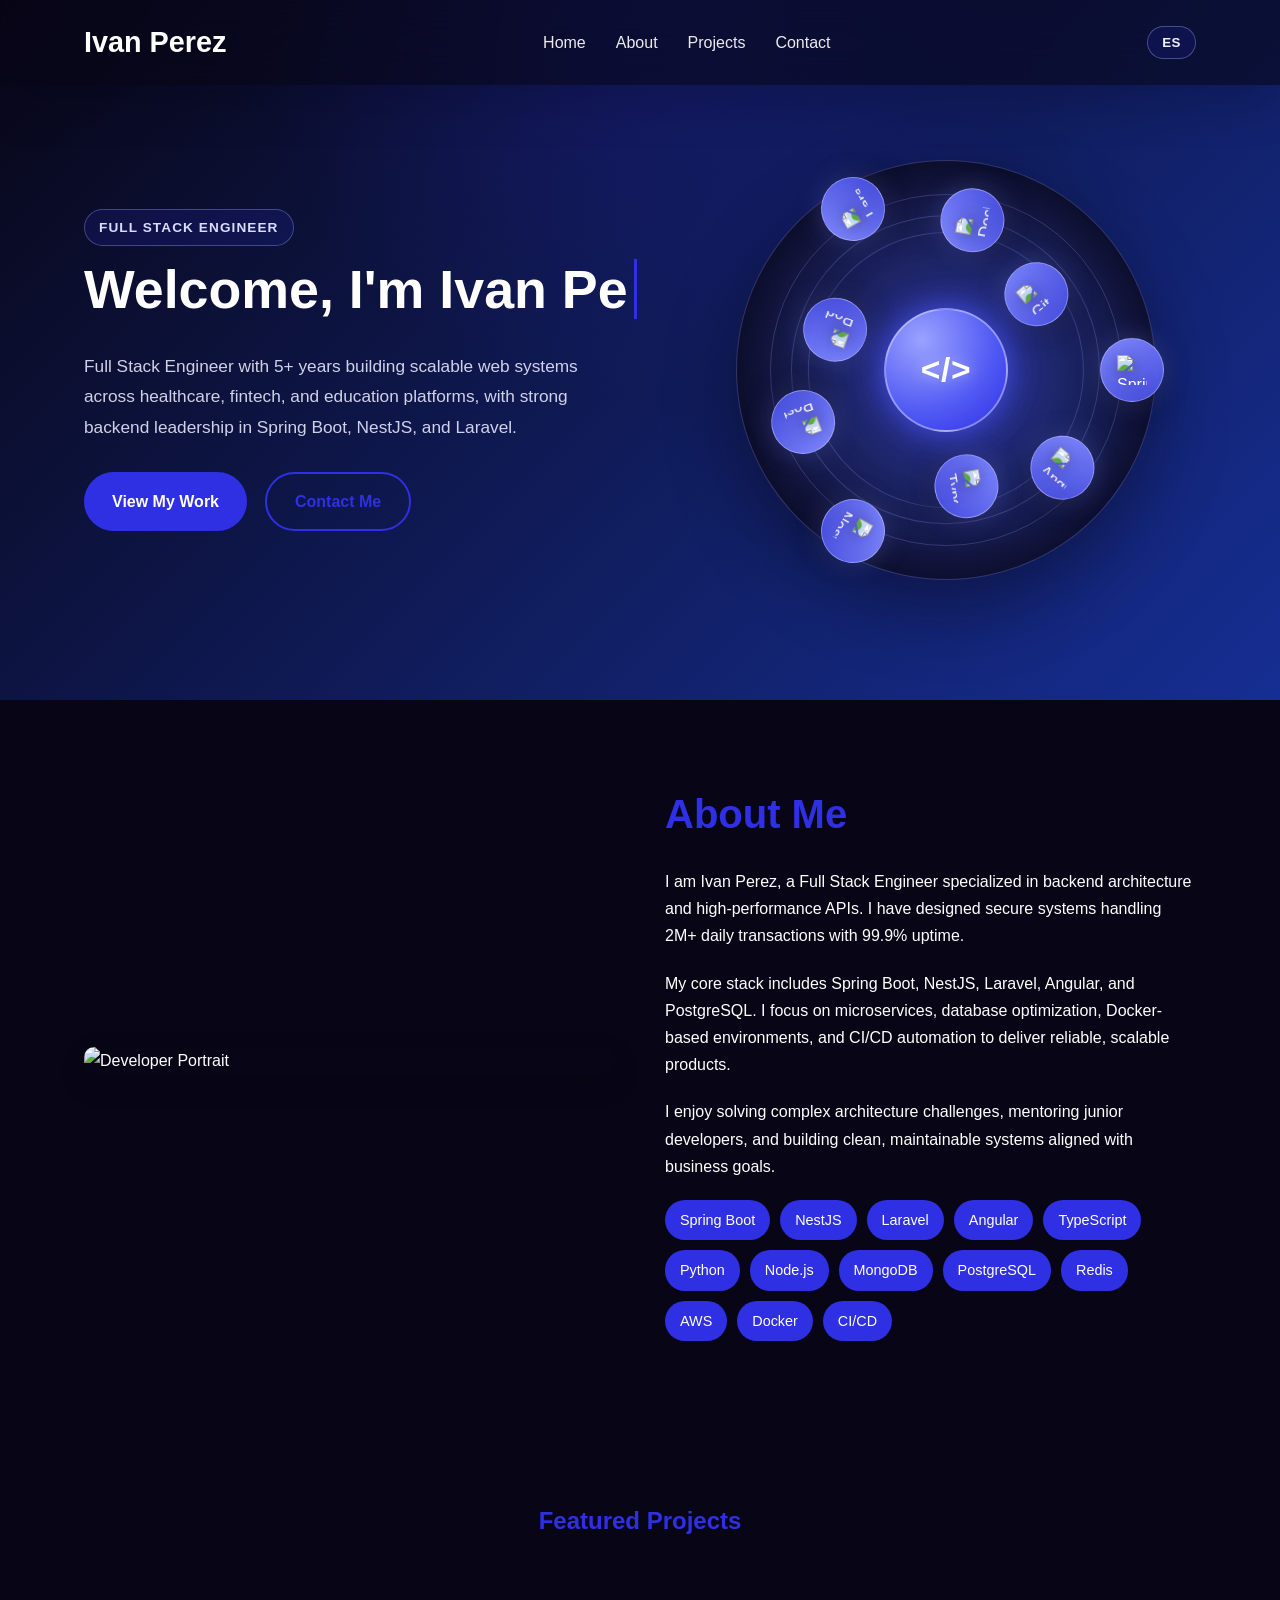
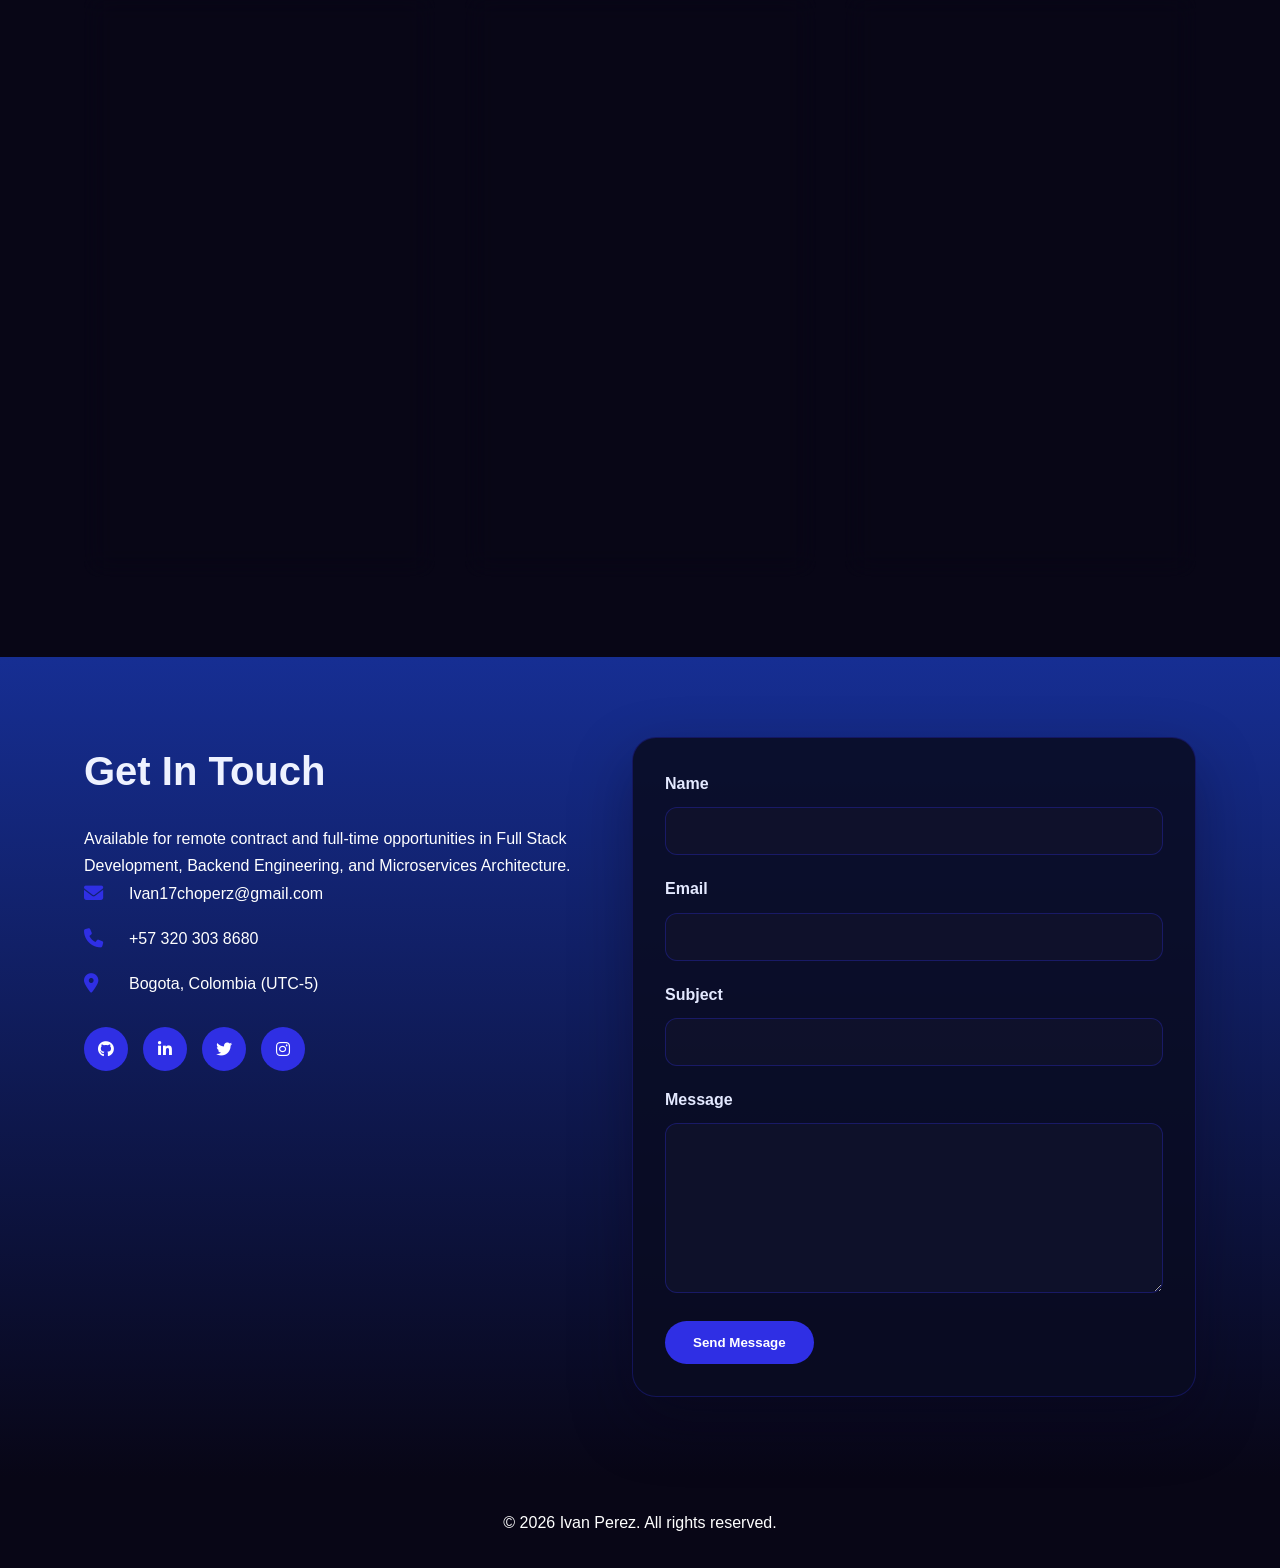
==== commit 0891c057: "current changes" ====
--- a/index.html
+++ b/index.html
@@ -9,12 +9,14 @@
     />
     <meta
       name="keywords"
-      content="Software Developer, Full Stack Developer, Backend Developer, Web Developer Portfolio, API Developer, Microservices Architect, Spring Boot Developer, NestJS Developer, Laravel Developer, Angular Developer, PostgreSQL Developer, Ivan Perez"
+      content="Software Developer, Full Stack Developer, Backend Developer, Web Developer Portfolio, API Developer, Microservices Architect, Spring Boot Developer, NestJS Developer, Laravel Developer, Angular Developer, PostgreSQL Developer, Ivan Perez, Bogotá"
     />
     <meta name="author" content="Ivan Perez" />
     <meta name="robots" content="index, follow" />
     <meta name="googlebot" content="index, follow, max-image-preview:large" />
     <meta name="theme-color" content="#162e93" />
+
+    <!-- Open Graph (Redes Sociales) -->
     <meta property="og:type" content="website" />
     <meta property="og:title" content="Ivan Perez | Full Stack Engineer" />
     <meta
@@ -23,14 +25,50 @@
     />
     <meta property="og:site_name" content="Ivan Perez Portfolio" />
     <meta property="og:locale" content="en_US" />
+    <meta
+      property="og:image"
+      content="https://ivan17choperz.netlify.app/og-image.jpg"
+    />
+    <meta property="og:url" content="https://ivan17choperz.netlify.app/" />
+
+    <!-- Twitter Card -->
     <meta name="twitter:card" content="summary_large_image" />
     <meta name="twitter:title" content="Ivan Perez | Full Stack Engineer" />
     <meta
       name="twitter:description"
       content="Software Developer focused on full stack web development, backend engineering, API architecture, and cloud-ready microservices."
     />
+    <meta
+      name="twitter:image"
+      content="https://ivan17choperz.netlify.app/og-image.jpg"
+    />
+
+    <!-- Canonical -->
+    <link rel="canonical" href="https://ivan17choperz.netlify.app/" />
+
+    <!-- Schema.org - Datos Estructurados -->
+    <script type="application/ld+json">
+      {
+        "@context": "https://schema.org",
+        "@type": "Person",
+        "name": "Ivan Perez",
+        "url": "https://ivan17choperz.netlify.app",
+        "jobTitle": "Full Stack Engineer",
+        "image": "https://ivan17choperz.netlify.app/tu-foto-perfil.jpg",
+        "description": "Software Developer with 5+ years building scalable web applications and microservices",
+        "sameAs": [
+          "https://linkedin.com/in/tu-linkedin",
+          "https://github.com/tu-usuario",
+          "https://twitter.com/tu-usuario"
+        ],
+        "worksFor": {
+          "@type": "Organization",
+          "name": "Freelancer"
+        }
+      }
+    </script>
+
     <title>Ivan Perez | Full Stack Engineer</title>
-    <link rel="canonical" href="https://your-domain.com/" />
     <link rel="stylesheet" href="./styles.css" />
     <link
       rel="stylesheet"
@@ -38,81 +76,23 @@
     />
   </head>
   <body>
-    <head>
-      <meta charset="UTF-8" />
-      <meta name="viewport" content="width=device-width, initial-scale=1.0" />
-      <meta
-        name="description"
-        content="Ivan Perez is a Software Developer and Full Stack Engineer specialized in backend architecture, microservices, REST APIs, and scalable web platforms using Spring Boot, NestJS, Laravel, Angular, and PostgreSQL."
-      />
-      <meta
-        name="keywords"
-        content="Software Developer, Full Stack Developer, Backend Developer, Web Developer Portfolio, API Developer, Microservices Architect, Spring Boot Developer, NestJS Developer, Laravel Developer, Angular Developer, PostgreSQL Developer, Ivan Perez, Bogotá"
-      />
-      <meta name="author" content="Ivan Perez" />
-      <meta name="robots" content="index, follow" />
-      <meta name="googlebot" content="index, follow, max-image-preview:large" />
-      <meta name="theme-color" content="#162e93" />
-
-      <!-- Open Graph (Redes Sociales) -->
-      <meta property="og:type" content="website" />
-      <meta property="og:title" content="Ivan Perez | Full Stack Engineer" />
-      <meta
-        property="og:description"
-        content="Software Developer with 5+ years building scalable web applications, backend APIs, and microservices for healthcare, fintech, and education platforms."
-      />
-      <meta property="og:site_name" content="Ivan Perez Portfolio" />
-      <meta property="og:locale" content="en_US" />
-      <meta
-        property="og:image"
-        content="https://ivan17choperz.netlify.app/og-image.jpg"
-      />
-      <meta property="og:url" content="https://ivan17choperz.netlify.app/" />
-
-      <!-- Twitter Card -->
-      <meta name="twitter:card" content="summary_large_image" />
-      <meta name="twitter:title" content="Ivan Perez | Full Stack Engineer" />
-      <meta
-        name="twitter:description"
-        content="Software Developer focused on full stack web development, backend engineering, API architecture, and cloud-ready microservices."
-      />
-      <meta
-        name="twitter:image"
-        content="https://ivan17choperz.netlify.app/og-image.jpg"
-      />
-
-      <!-- Canonical -->
-      <link rel="canonical" href="https://ivan17choperz.netlify.app/" />
-
-      <!-- Schema.org - Datos Estructurados -->
-      <script type="application/ld+json">
-        {
-          "@context": "https://schema.org",
-          "@type": "Person",
-          "name": "Ivan Perez",
-          "url": "https://ivan17choperz.netlify.app",
-          "jobTitle": "Full Stack Engineer",
-          "image": "https://ivan17choperz.netlify.app/tu-foto-perfil.jpg",
-          "description": "Software Developer with 5+ years building scalable web applications and microservices",
-          "sameAs": [
-            "https://linkedin.com/in/tu-linkedin",
-            "https://github.com/tu-usuario",
-            "https://twitter.com/tu-usuario"
-          ],
-          "worksFor": {
-            "@type": "Organization",
-            "name": "Freelancer"
-          }
-        }
-      </script>
-
-      <title>Ivan Perez | Full Stack Engineer</title>
-      <link rel="stylesheet" href="./styles.css" />
-      <link
-        rel="stylesheet"
-        href="https://cdnjs.cloudflare.com/ajax/libs/font-awesome/6.4.0/css/all.min.css"
-      />
-    </head>
+    <header>
+      <div class="container">
+        <nav>
+          <a href="#" class="logo">Ivan Perez</a>
+          <ul class="nav-links">
+            <li><a href="#home" data-i18n="nav.home">Home</a></li>
+            <li><a href="#about" data-i18n="nav.about">About</a></li>
+            <li><a href="#projects" data-i18n="nav.projects">Projects</a></li>
+            <li><a href="#contact" data-i18n="nav.contact">Contact</a></li>
+          </ul>
+          <button class="lang-toggle" id="langToggle" type="button">ES</button>
+          <button class="hamburger" aria-label="Toggle navigation">
+            <i class="fas fa-bars"></i>
+          </button>
+        </nav>
+      </div>
+    </header>
 
     <section class="hero" id="home">
       <div class="container">
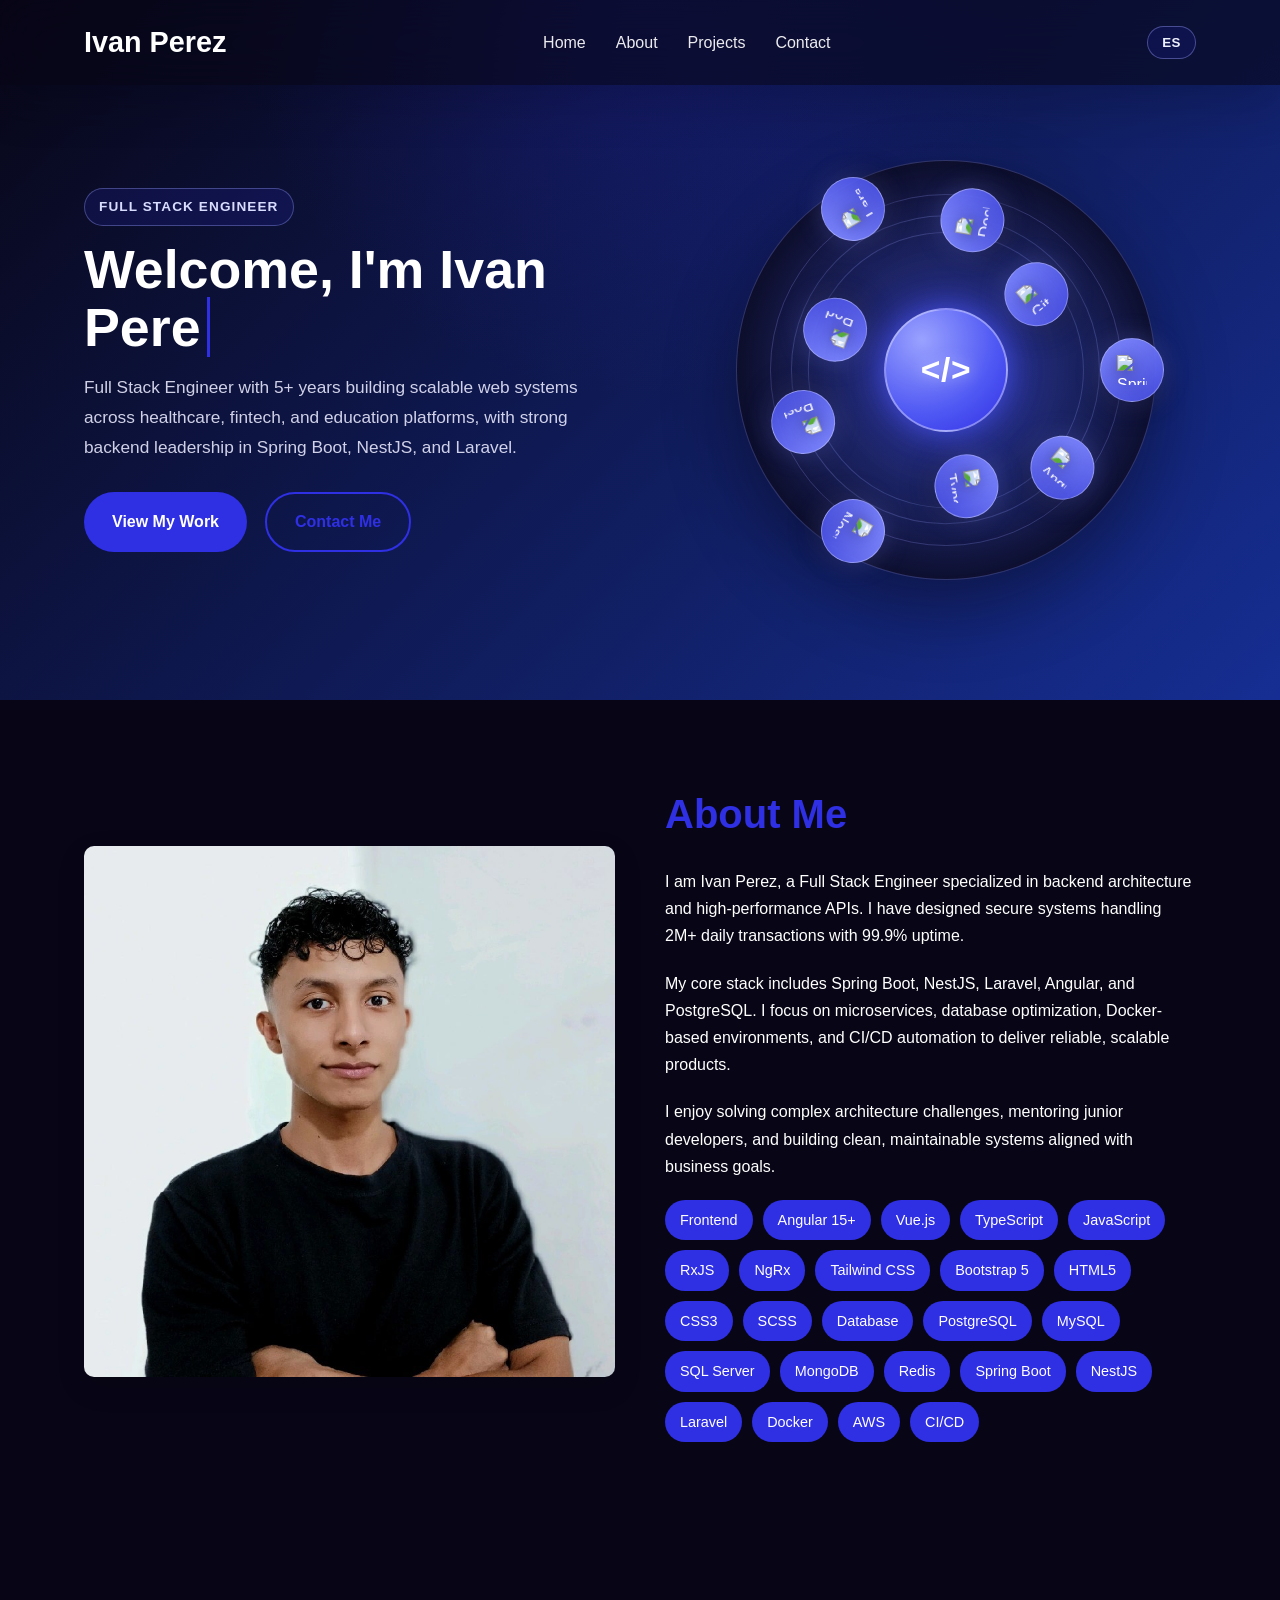
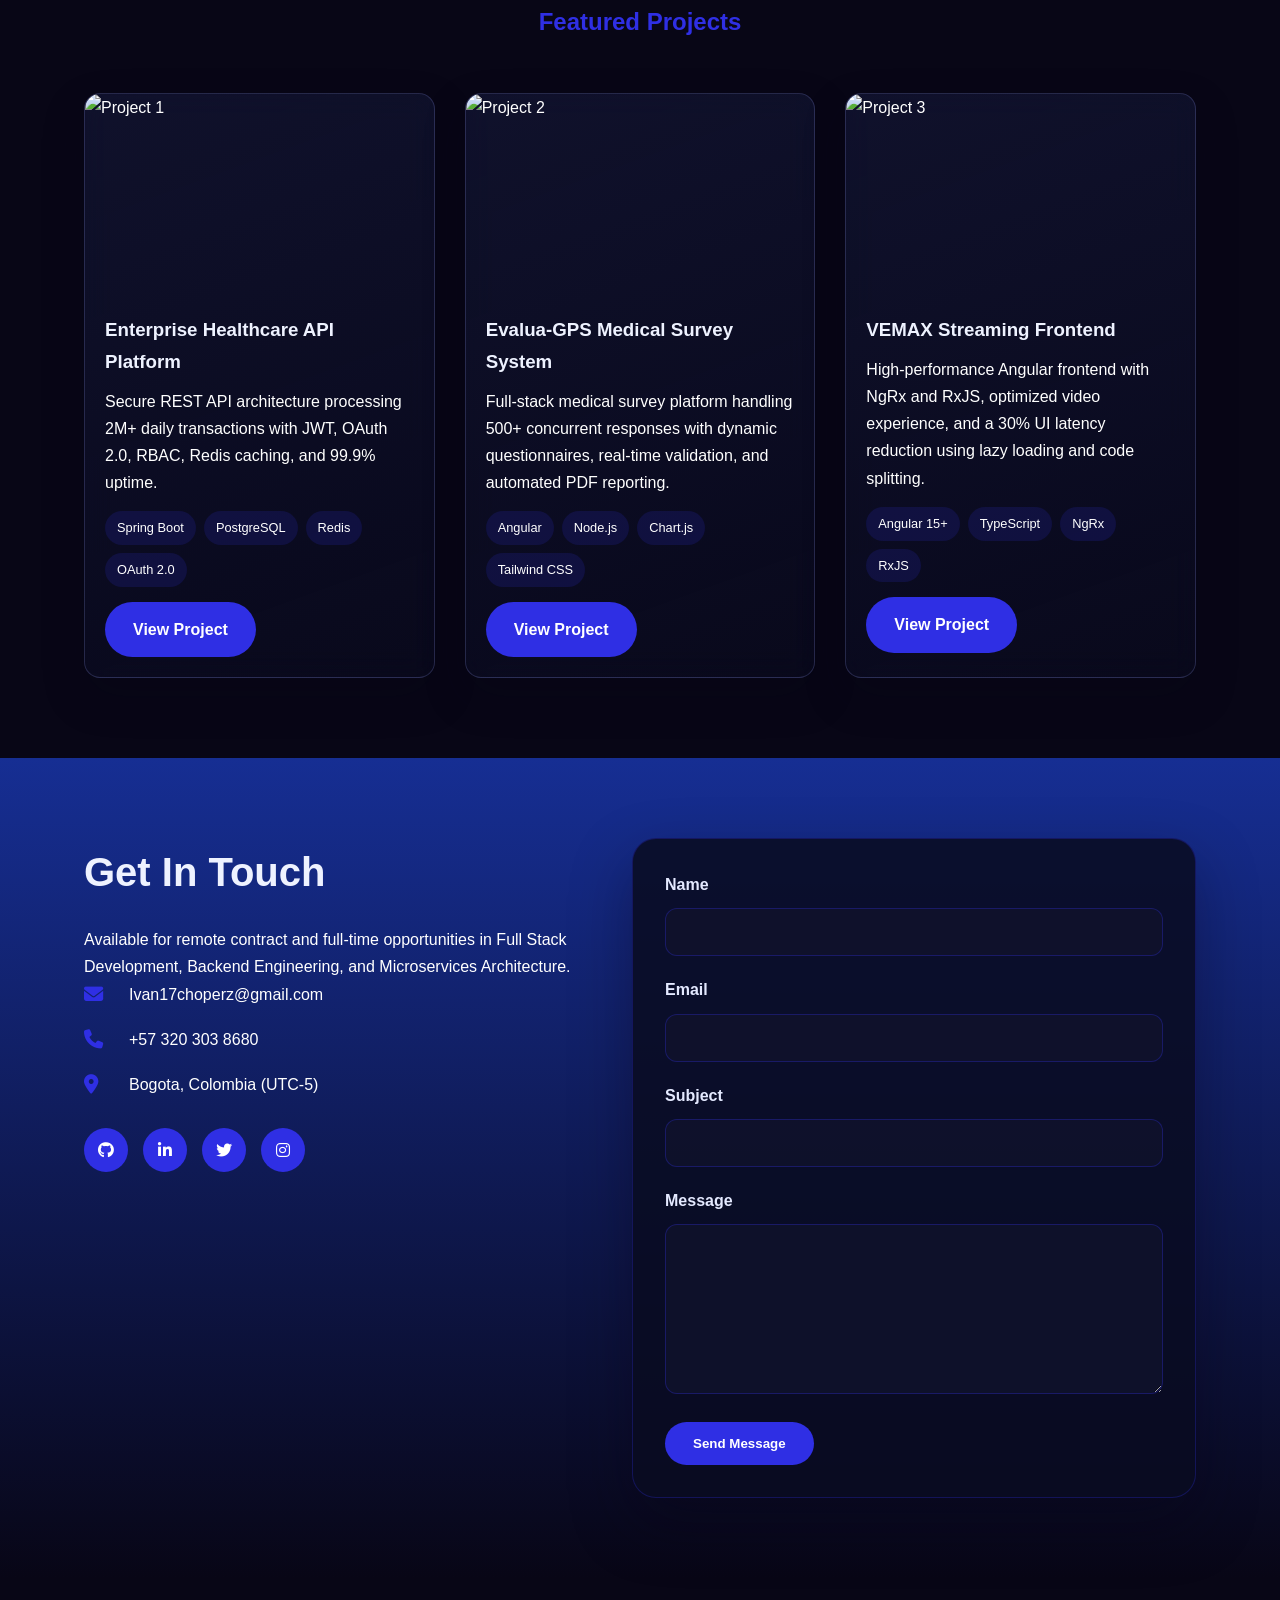
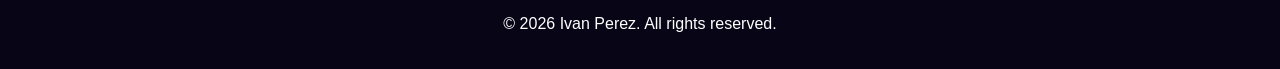
==== commit 404a7ed8: "Refactor code structure for improved readability and maintainability" ====
--- a/index.html
+++ b/index.html
@@ -27,8 +27,11 @@
     <meta property="og:locale" content="en_US" />
     <meta
       property="og:image"
-      content="https://ivan17choperz.netlify.app/og-image.jpg"
-    />
+      content="https://ivan17choperz.netlify.app/media/ivan-perez.jpeg"
+    />
+    <meta property="og:image:width" content="800" />
+    <meta property="og:image:height" content="800" />
+    <meta property="og:image:alt" content="Ivan Perez, Full Stack Engineer" />
     <meta property="og:url" content="https://ivan17choperz.netlify.app/" />
 
     <!-- Twitter Card -->
@@ -40,7 +43,7 @@
     />
     <meta
       name="twitter:image"
-      content="https://ivan17choperz.netlify.app/og-image.jpg"
+      content="https://ivan17choperz.netlify.app/media/ivan-perez.jpeg"
     />
 
     <!-- Canonical -->
@@ -54,7 +57,7 @@
         "name": "Ivan Perez",
         "url": "https://ivan17choperz.netlify.app",
         "jobTitle": "Full Stack Engineer",
-        "image": "https://ivan17choperz.netlify.app/tu-foto-perfil.jpg",
+        "image": "https://ivan17choperz.netlify.app/media/ivan-perez.jpeg",
         "description": "Software Developer with 5+ years building scalable web applications and microservices",
         "sameAs": [
           "https://linkedin.com/in/tu-linkedin",
@@ -222,8 +225,12 @@
         <div class="about-content">
           <div class="about-img">
             <img
-              src="https://images.unsplash.com/photo-1507003211169-0a1dd7228f2d?ixlib=rb-4.0.3&auto=format&fit=crop&w=774&q=80"
-              alt="Developer Portrait"
+              src="./media/ivan-perez.jpeg"
+              alt="Ivan Perez, Full Stack Engineer based in Bogota, Colombia"
+              width="800"
+              height="800"
+              loading="lazy"
+              decoding="async"
             />
           </div>
           <div class="about-text">
@@ -245,17 +252,30 @@
               business goals.
             </p>
             <div class="skills">
-              <span class="skill">Spring Boot</span
-              ><span class="skill">NestJS</span
-              ><span class="skill">Laravel</span
-              ><span class="skill">Angular</span
-              ><span class="skill">TypeScript</span
-              ><span class="skill">Python</span
-              ><span class="skill">Node.js</span
-              ><span class="skill">MongoDB</span
-              ><span class="skill">PostgreSQL</span
-              ><span class="skill">Redis</span><span class="skill">AWS</span
-              ><span class="skill">Docker</span><span class="skill">CI/CD</span>
+              <span class="skill">Frontend</span>
+              <span class="skill">Angular 15+</span>
+              <span class="skill">Vue.js</span>
+              <span class="skill">TypeScript</span>
+              <span class="skill">JavaScript</span>
+              <span class="skill">RxJS</span>
+              <span class="skill">NgRx</span>
+              <span class="skill">Tailwind CSS</span>
+              <span class="skill">Bootstrap 5</span>
+              <span class="skill">HTML5</span>
+              <span class="skill">CSS3</span>
+              <span class="skill">SCSS</span>
+              <span class="skill">Database</span>
+              <span class="skill">PostgreSQL</span>
+              <span class="skill">MySQL</span>
+              <span class="skill">SQL Server</span>
+              <span class="skill">MongoDB</span>
+              <span class="skill">Redis</span>
+              <span class="skill">Spring Boot</span>
+              <span class="skill">NestJS</span>
+              <span class="skill">Laravel</span>
+              <span class="skill">Docker</span>
+              <span class="skill">AWS</span>
+              <span class="skill">CI/CD</span>
             </div>
           </div>
         </div>
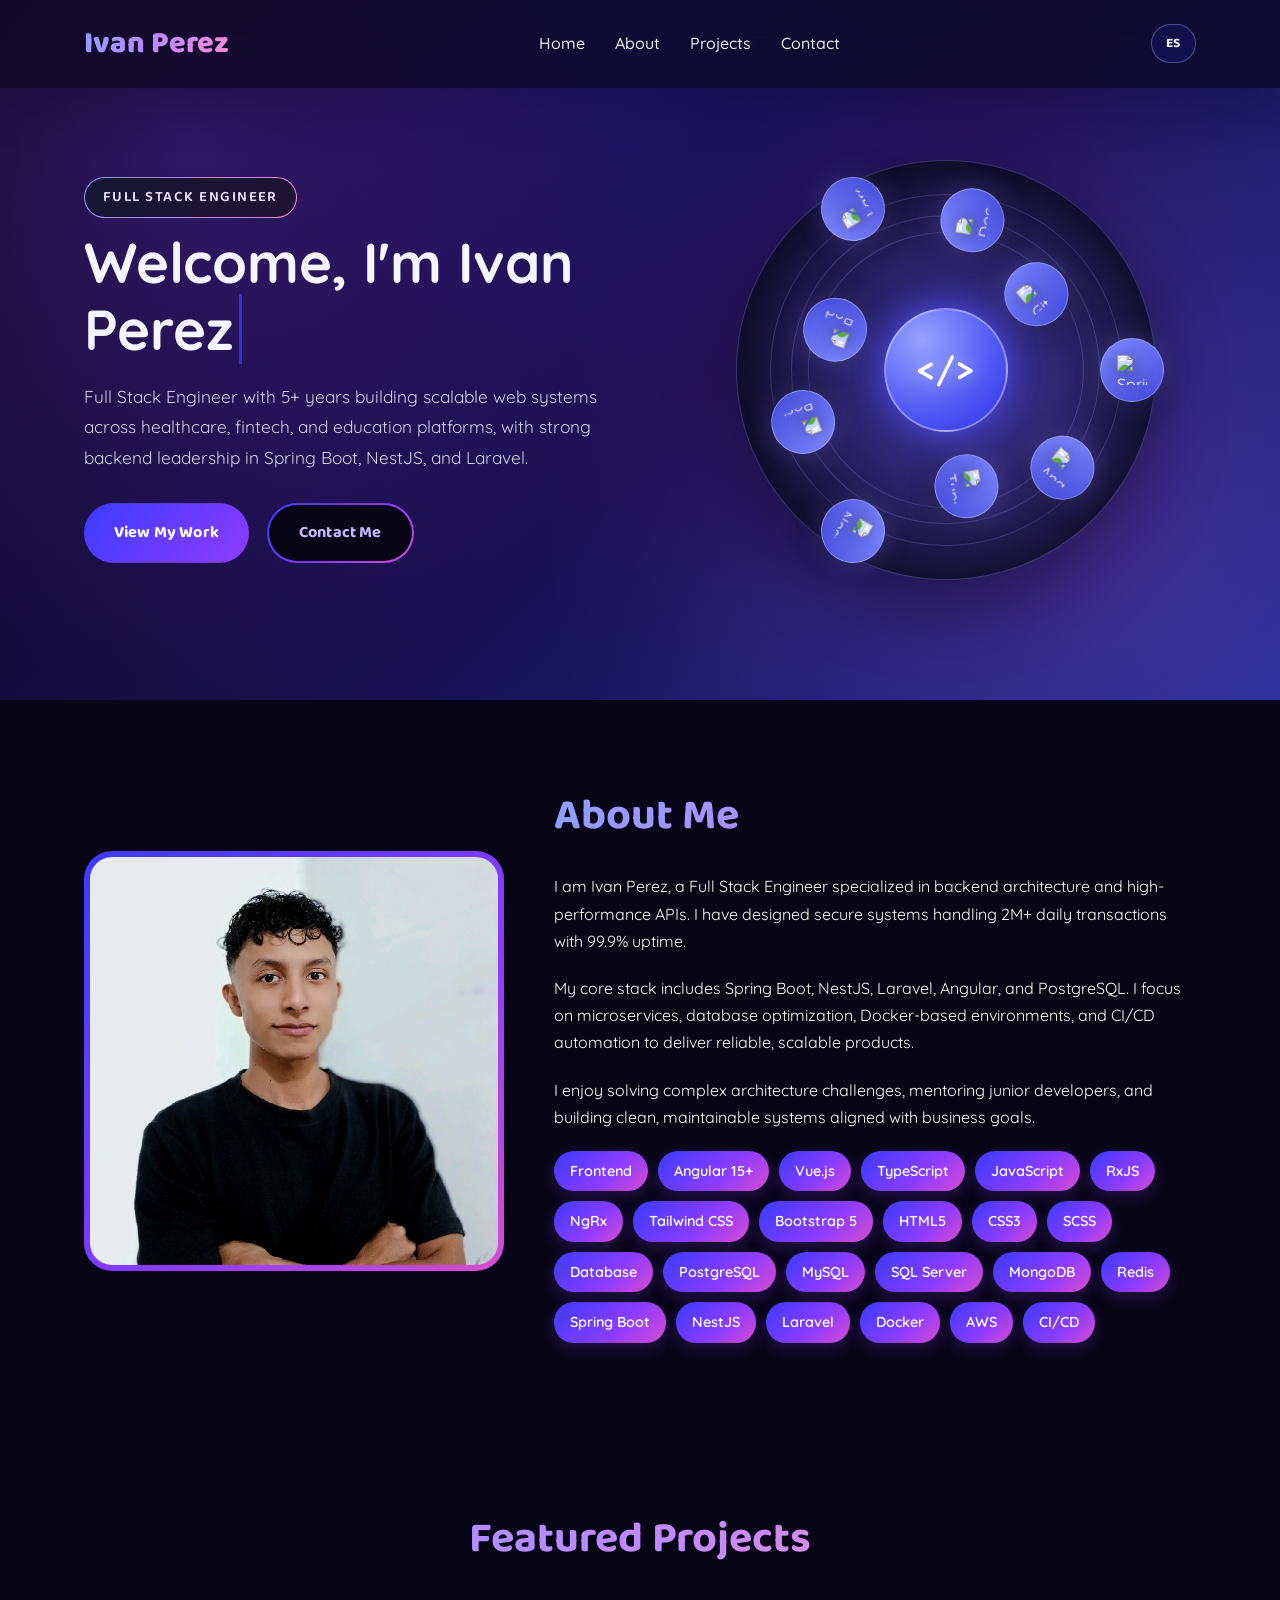
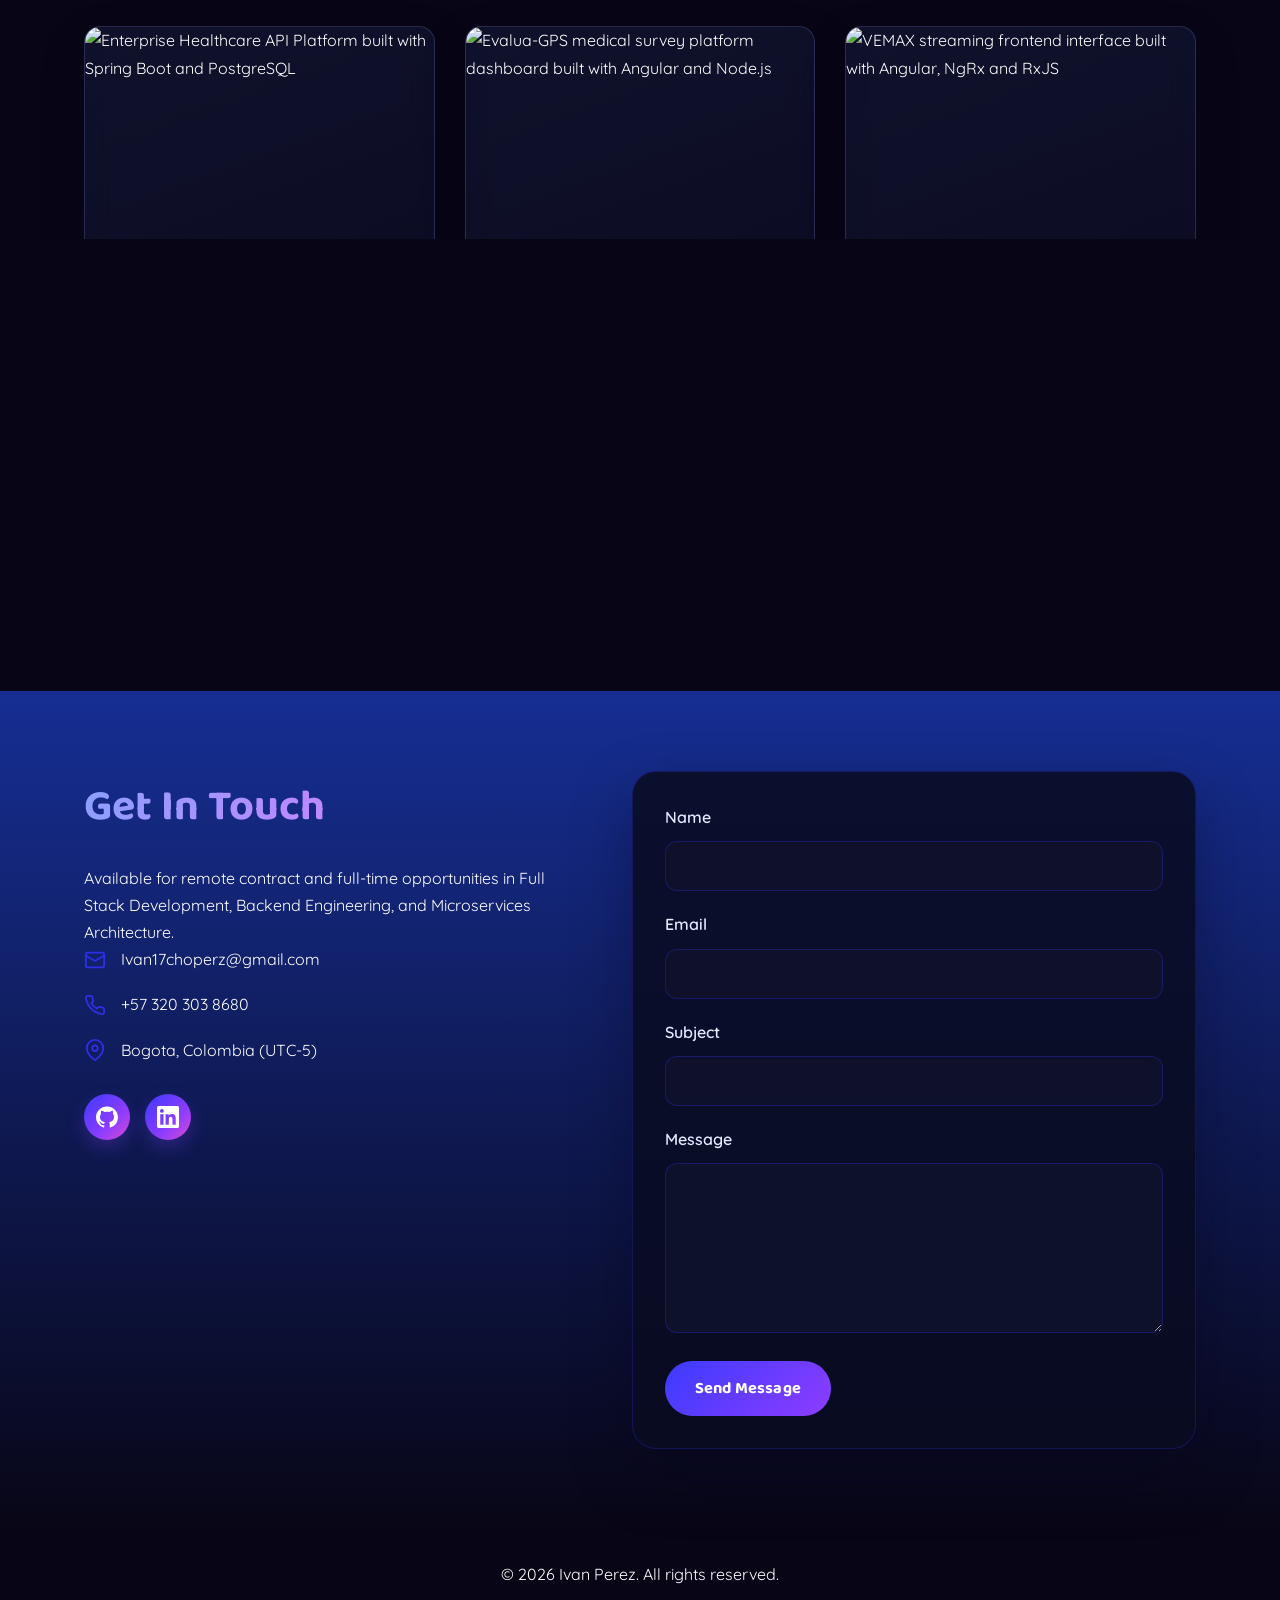
==== commit af17ee6e: "Add favicon.svg and update index.html to include favicon and improve SEO metadata" ====
--- a/index.html
+++ b/index.html
@@ -60,9 +60,8 @@
         "image": "https://ivan17choperz.netlify.app/media/ivan-perez.jpeg",
         "description": "Software Developer with 5+ years building scalable web applications and microservices",
         "sameAs": [
-          "https://linkedin.com/in/tu-linkedin",
-          "https://github.com/tu-usuario",
-          "https://twitter.com/tu-usuario"
+          "https://www.linkedin.com/in/ivan-perez-3352531b0/",
+          "https://github.com/ivan17choperz"
         ],
         "worksFor": {
           "@type": "Organization",
@@ -72,11 +71,23 @@
     </script>
 
     <title>Ivan Perez | Full Stack Engineer</title>
+    <!-- Preconnect a CDNs externas (acelera la carga de imágenes) -->
+    <link rel="preconnect" href="https://cdn.jsdelivr.net" crossorigin />
+    <link rel="preconnect" href="https://images.unsplash.com" />
+
+    <!-- Fuentes (Baloo 2 = títulos, Quicksand = texto) -->
+    <link rel="preconnect" href="https://fonts.googleapis.com" />
+    <link rel="preconnect" href="https://fonts.gstatic.com" crossorigin />
+    <link
+      href="https://fonts.googleapis.com/css2?family=Baloo+2:wght@500;600;700;800&family=Quicksand:wght@400;500;600;700&display=swap"
+      rel="stylesheet"
+    />
+
+    <!-- Favicon -->
+    <link rel="icon" type="image/svg+xml" href="./favicon.svg" />
+    <link rel="apple-touch-icon" href="./media/ivan-perez.jpeg" />
+
     <link rel="stylesheet" href="./styles.css" />
-    <link
-      rel="stylesheet"
-      href="https://cdnjs.cloudflare.com/ajax/libs/font-awesome/6.4.0/css/all.min.css"
-    />
   </head>
   <body>
     <header>
@@ -91,7 +102,11 @@
           </ul>
           <button class="lang-toggle" id="langToggle" type="button">ES</button>
           <button class="hamburger" aria-label="Toggle navigation">
-            <i class="fas fa-bars"></i>
+            <svg width="24" height="24" viewBox="0 0 24 24" fill="none" stroke="currentColor" stroke-width="2" stroke-linecap="round" aria-hidden="true">
+              <line x1="3" y1="6" x2="21" y2="6" />
+              <line x1="3" y1="12" x2="21" y2="12" />
+              <line x1="3" y1="18" x2="21" y2="18" />
+            </svg>
           </button>
         </nav>
       </div>
@@ -284,18 +299,19 @@
 
     <section class="projects" id="projects">
       <div class="container">
-        <h2
-          style="text-align: center; margin-bottom: 50px; color: var(--primary)"
-          data-i18n="projects.title"
-        >
+        <h2 class="section-title" data-i18n="projects.title">
           Featured Projects
         </h2>
         <div class="projects-grid">
           <div class="project-card">
             <div class="project-img">
               <img
-                src="https://images.unsplash.com/photo-1555066931-4365d14bab8c?ixlib=rb-4.0.3&auto=format&fit=crop&w=1170&q=80"
-                alt="Project 1"
+                src="https://images.unsplash.com/photo-1555066931-4365d14bab8c?ixlib=rb-4.0.3&auto=format&fit=crop&w=600&q=80"
+                alt="Enterprise Healthcare API Platform built with Spring Boot and PostgreSQL"
+                width="600"
+                height="400"
+                loading="lazy"
+                decoding="async"
               />
             </div>
             <div class="project-info">
@@ -318,8 +334,12 @@
           <div class="project-card">
             <div class="project-img">
               <img
-                src="https://images.unsplash.com/photo-1460925895917-afdab827c52f?ixlib=rb-4.0.3&auto=format&fit=crop&w=1110&q=80"
-                alt="Project 2"
+                src="https://images.unsplash.com/photo-1460925895917-afdab827c52f?ixlib=rb-4.0.3&auto=format&fit=crop&w=600&q=80"
+                alt="Evalua-GPS medical survey platform dashboard built with Angular and Node.js"
+                width="600"
+                height="400"
+                loading="lazy"
+                decoding="async"
               />
             </div>
             <div class="project-info">
@@ -342,8 +362,12 @@
           <div class="project-card">
             <div class="project-img">
               <img
-                src="https://images.unsplash.com/photo-1551650975-87deedd944c3?ixlib=rb-4.0.3&auto=format&fit=crop&w=1074&q=80"
-                alt="Project 3"
+                src="https://images.unsplash.com/photo-1551650975-87deedd944c3?ixlib=rb-4.0.3&auto=format&fit=crop&w=600&q=80"
+                alt="VEMAX streaming frontend interface built with Angular, NgRx and RxJS"
+                width="600"
+                height="400"
+                loading="lazy"
+                decoding="async"
               />
             </div>
             <div class="project-info">
@@ -377,53 +401,81 @@
             </p>
             <div class="contact-details">
               <div class="contact-item">
-                <i class="fas fa-envelope"></i
-                ><span>Ivan17choperz@gmail.com</span>
+                <svg width="20" height="20" viewBox="0 0 24 24" fill="none" stroke="currentColor" stroke-width="2" stroke-linecap="round" stroke-linejoin="round" aria-hidden="true">
+                  <rect x="2" y="4" width="20" height="16" rx="2" />
+                  <path d="m22 7-10 6L2 7" />
+                </svg>
+                <span>Ivan17choperz@gmail.com</span>
               </div>
               <div class="contact-item">
-                <i class="fas fa-phone"></i><span>+57 320 303 8680</span>
+                <svg width="20" height="20" viewBox="0 0 24 24" fill="none" stroke="currentColor" stroke-width="2" stroke-linecap="round" stroke-linejoin="round" aria-hidden="true">
+                  <path d="M22 16.92v3a2 2 0 0 1-2.18 2 19.79 19.79 0 0 1-8.63-3.07 19.5 19.5 0 0 1-6-6 19.79 19.79 0 0 1-3.07-8.67A2 2 0 0 1 4.11 2h3a2 2 0 0 1 2 1.72 12.84 12.84 0 0 0 .7 2.81 2 2 0 0 1-.45 2.11L8.09 9.91a16 16 0 0 0 6 6l1.27-1.27a2 2 0 0 1 2.11-.45 12.84 12.84 0 0 0 2.81.7A2 2 0 0 1 22 16.92z" />
+                </svg>
+                <span>+57 320 303 8680</span>
               </div>
               <div class="contact-item">
-                <i class="fas fa-map-marker-alt"></i
-                ><span data-i18n="contact.location"
-                  >Bogota, Colombia (UTC-5)</span
-                >
+                <svg width="20" height="20" viewBox="0 0 24 24" fill="none" stroke="currentColor" stroke-width="2" stroke-linecap="round" stroke-linejoin="round" aria-hidden="true">
+                  <path d="M21 10c0 7-9 13-9 13s-9-6-9-13a9 9 0 0 1 18 0z" />
+                  <circle cx="12" cy="10" r="3" />
+                </svg>
+                <span data-i18n="contact.location">Bogota, Colombia (UTC-5)</span>
               </div>
             </div>
             <div class="social-links">
               <a
-                href="https://github.com/ivanperez"
+                href="https://github.com/ivan17choperz"
                 target="_blank"
                 rel="noopener noreferrer"
-                ><i class="fab fa-github"></i
-              ></a>
+                aria-label="GitHub"
+              >
+                <svg width="22" height="22" viewBox="0 0 24 24" fill="currentColor" aria-hidden="true">
+                  <path d="M12 .5C5.37.5 0 5.78 0 12.29c0 5.2 3.44 9.6 8.21 11.16.6.11.82-.25.82-.56 0-.28-.01-1.02-.02-2-3.34.71-4.04-1.58-4.04-1.58-.55-1.36-1.33-1.73-1.33-1.73-1.09-.73.08-.71.08-.71 1.2.08 1.84 1.21 1.84 1.21 1.07 1.8 2.81 1.28 3.5.98.11-.76.42-1.28.76-1.57-2.67-.3-5.47-1.31-5.47-5.83 0-1.29.47-2.34 1.24-3.17-.12-.3-.54-1.52.12-3.16 0 0 1.01-.32 3.3 1.21a11.6 11.6 0 0 1 3-.4c1.02 0 2.05.13 3 .4 2.28-1.53 3.29-1.21 3.29-1.21.66 1.64.24 2.86.12 3.16.77.83 1.23 1.88 1.23 3.17 0 4.53-2.81 5.53-5.49 5.82.43.37.81 1.1.81 2.22 0 1.6-.01 2.9-.01 3.29 0 .31.21.68.83.56A12.3 12.3 0 0 0 24 12.29C24 5.78 18.63.5 12 .5z" />
+                </svg>
+              </a>
               <a
-                href="https://linkedin.com/in/ivan-perez-3352531b0"
+                href="https://www.linkedin.com/in/ivan-perez-3352531b0/"
                 target="_blank"
                 rel="noopener noreferrer"
-                ><i class="fab fa-linkedin-in"></i
-              ></a>
-              <a href="#"><i class="fab fa-twitter"></i></a>
-              <a href="#"><i class="fab fa-instagram"></i></a>
+                aria-label="LinkedIn"
+              >
+                <svg width="22" height="22" viewBox="0 0 24 24" fill="currentColor" aria-hidden="true">
+                  <path d="M20.45 20.45h-3.56v-5.57c0-1.33-.02-3.04-1.85-3.04-1.85 0-2.13 1.45-2.13 2.94v5.67H9.35V9h3.41v1.56h.05c.48-.9 1.64-1.85 3.37-1.85 3.6 0 4.27 2.37 4.27 5.45v6.29zM5.34 7.43a2.06 2.06 0 1 1 0-4.13 2.06 2.06 0 0 1 0 4.13zM7.12 20.45H3.56V9h3.56v11.45zM22.22 0H1.77C.79 0 0 .77 0 1.72v20.56C0 23.23.79 24 1.77 24h20.45c.98 0 1.78-.77 1.78-1.72V1.72C24 .77 23.2 0 22.22 0z" />
+                </svg>
+              </a>
+              <!-- <a href="#"><i class="fab fa-twitter"></i></a> -->
+              <!-- <a href="#"><i class="fab fa-instagram"></i></a> -->
             </div>
           </div>
           <div class="contact-form">
-            <form id="contactForm">
+            <form
+              id="contactForm"
+              name="contact"
+              method="POST"
+              data-netlify="true"
+              netlify-honeypot="bot-field"
+            >
+              <input type="hidden" name="form-name" value="contact" />
+              <p class="hidden-field">
+                <label
+                  >Don't fill this out if you're human:
+                  <input name="bot-field" />
+                </label>
+              </p>
               <div class="form-group">
                 <label for="name" data-i18n="form.name">Name</label
-                ><input type="text" id="name" required />
+                ><input type="text" id="name" name="name" required />
               </div>
               <div class="form-group">
                 <label for="email" data-i18n="form.email">Email</label
-                ><input type="email" id="email" required />
+                ><input type="email" id="email" name="email" required />
               </div>
               <div class="form-group">
                 <label for="subject" data-i18n="form.subject">Subject</label
-                ><input type="text" id="subject" required />
+                ><input type="text" id="subject" name="subject" required />
               </div>
               <div class="form-group">
                 <label for="message" data-i18n="form.message">Message</label
-                ><textarea id="message" required></textarea>
+                ><textarea id="message" name="message" required></textarea>
               </div>
               <button type="submit" class="btn" data-i18n="form.send">
                 Send Message
--- a/styles.css
+++ b/styles.css
@@ -3,7 +3,7 @@
   margin: 0;
   padding: 0;
   box-sizing: border-box;
-  font-family: "Segoe UI", Tahoma, Geneva, Verdana, sans-serif;
+  font-family: "Quicksand", "Segoe UI", Tahoma, Geneva, Verdana, sans-serif;
 }
 
 :root {
@@ -14,6 +14,27 @@
   --gray: #9ca3ff;
   --surface: #11142c;
   --surface-soft: rgba(17, 20, 44, 0.9);
+
+  /* Fuentes */
+  --font-display: "Baloo 2", "Quicksand", cursive;
+  --font-body: "Quicksand", "Segoe UI", sans-serif;
+
+  /* Gradientes (azul -> morado -> rosa) */
+  --grad-fun: linear-gradient(120deg, #8aa0ff 0%, #b98aff 45%, #ff8ad1 100%);
+  --grad-btn: linear-gradient(135deg, #3b3bff 0%, #8b3cff 60%, #d94bd1 100%);
+  --grad-btn-hover: linear-gradient(135deg, #2a2ae0 0%, #6f2fff 60%, #c23ab8 100%);
+}
+
+/* Tipografía display "comic" para titulares */
+h1,
+h2,
+h3,
+.logo,
+.typing-container,
+.hero-kicker,
+.btn,
+.lang-toggle {
+  font-family: var(--font-display);
 }
 
 html {
@@ -48,32 +69,42 @@
   display: inline-flex;
   align-items: center;
   justify-content: center;
-  background: var(--primary);
-  color: white;
-  padding: 14px 28px;
+  background: var(--grad-btn);
+  background-size: 160% 160%;
+  color: white;
+  padding: 14px 30px;
   border-radius: 999px;
   text-decoration: none;
-  font-weight: 600;
-  transition: all 0.3s ease;
+  font-weight: 700;
+  font-size: 1.02rem;
+  letter-spacing: 0.01em;
+  transition:
+    transform 0.3s ease,
+    box-shadow 0.3s ease,
+    background-position 0.5s ease;
   border: none;
   cursor: pointer;
 }
 
 .btn.secondary {
   background: transparent;
-  border: 2px solid var(--primary);
-  color: var(--primary);
+  border: 2px solid transparent;
+  background-image: linear-gradient(var(--dark), var(--dark)), var(--grad-btn);
+  background-origin: border-box;
+  background-clip: padding-box, border-box;
+  color: #c9b8ff;
 }
 
 .btn:hover {
-  background: var(--secondary);
+  background: var(--grad-btn-hover);
+  background-position: 100% 0;
   transform: translateY(-3px);
-  box-shadow: 0 14px 30px rgba(47, 47, 228, 0.18);
+  box-shadow: 0 16px 34px rgba(123, 60, 255, 0.32);
 }
 
 .btn.secondary:hover {
-  background: rgba(47, 47, 228, 0.08);
-  color: white;
+  color: white;
+  box-shadow: 0 16px 34px rgba(123, 60, 255, 0.28);
 }
 
 /* Header Styles */
@@ -105,10 +136,14 @@
 }
 
 .logo {
-  font-size: 1.8rem;
+  font-size: 1.9rem;
   font-weight: 800;
-  color: white;
   text-decoration: none;
+  background: var(--grad-fun);
+  -webkit-background-clip: text;
+  background-clip: text;
+  -webkit-text-fill-color: transparent;
+  color: transparent;
 }
 
 .nav-links {
@@ -198,8 +233,10 @@
 .hero {
   padding: 160px 0 120px;
   background:
+    radial-gradient(circle at 15% 20%, rgba(138, 60, 255, 0.28), transparent 45%),
+    radial-gradient(circle at 85% 75%, rgba(217, 75, 209, 0.22), transparent 45%),
     radial-gradient(circle at top, rgba(47, 47, 228, 0.22), transparent 42%),
-    linear-gradient(135deg, #080616 0%, #162e93 100%);
+    linear-gradient(135deg, #080616 0%, #1a1052 55%, #162e93 100%);
 }
 
 .hero-content {
@@ -218,14 +255,17 @@
 .hero-kicker {
   margin-bottom: 14px;
   display: inline-block;
-  padding: 6px 14px;
+  padding: 7px 18px;
   border-radius: 999px;
-  border: 1px solid rgba(156, 163, 255, 0.36);
-  background: rgba(47, 47, 228, 0.15);
-  color: #d8dcff;
-  font-size: 0.85rem;
+  border: 1px solid transparent;
+  background-image: linear-gradient(rgba(12, 10, 34, 0.92), rgba(12, 10, 34, 0.92)),
+    var(--grad-fun);
+  background-origin: border-box;
+  background-clip: padding-box, border-box;
+  color: #e7dcff;
+  font-size: 0.92rem;
   font-weight: 600;
-  letter-spacing: 0.08em;
+  letter-spacing: 0.1em;
   text-transform: uppercase;
 }
 
@@ -254,11 +294,11 @@
 .typing-container {
   display: block;
   margin-bottom: 14px;
-  font-size: clamp(2.2rem, 4.2vw, 3.4rem);
+  font-size: clamp(2.3rem, 4.4vw, 3.6rem);
   font-weight: 800;
-  color: white;
+  color: #f4f5ff;
   min-height: 1.4em;
-  line-height: 1.08;
+  line-height: 1.1;
   max-width: 100%;
 }
 
@@ -411,15 +451,37 @@
 
 .about-img {
   flex: 1;
-  border-radius: 10px;
-  overflow: hidden;
-  box-shadow: 0 10px 30px rgba(0, 0, 0, 0.1);
+  max-width: 420px;
+  padding: 6px;
+  border-radius: 28px;
+  background: var(--grad-btn);
+  transition: transform 0.35s ease;
+  animation: glow-pulse 3.2s ease-in-out infinite;
+}
+
+.about-img:hover {
+  transform: translateY(-6px);
+}
+
+@keyframes glow-pulse {
+  0%,
+  100% {
+    box-shadow:
+      0 16px 40px rgba(123, 60, 255, 0.28),
+      0 6px 16px rgba(217, 75, 209, 0.18);
+  }
+  50% {
+    box-shadow:
+      0 24px 60px rgba(123, 60, 255, 0.55),
+      0 12px 32px rgba(217, 75, 209, 0.42);
+  }
 }
 
 .about-img img {
   width: 100%;
   height: auto;
   display: block;
+  border-radius: 22px;
 }
 
 .about-text {
@@ -427,9 +489,13 @@
 }
 
 .about-text h2 {
-  font-size: 2.5rem;
+  font-size: 2.7rem;
   margin-bottom: 20px;
-  color: var(--primary);
+  background: var(--grad-fun);
+  -webkit-background-clip: text;
+  background-clip: text;
+  -webkit-text-fill-color: transparent;
+  color: transparent;
 }
 
 .about-text p {
@@ -445,14 +511,35 @@
 }
 
 .skill {
-  background: var(--primary);
-  color: white;
-  padding: 8px 15px;
+  background: var(--grad-btn);
+  color: white;
+  padding: 8px 16px;
   border-radius: 20px;
   font-size: 0.9rem;
+  font-weight: 600;
+  box-shadow: 0 6px 16px rgba(123, 60, 255, 0.22);
+  transition:
+    transform 0.2s ease,
+    box-shadow 0.2s ease;
+}
+
+.skill:hover {
+  transform: translateY(-2px);
+  box-shadow: 0 10px 22px rgba(123, 60, 255, 0.34);
 }
 
 /* Projects Section */
+.section-title {
+  text-align: center;
+  margin-bottom: 50px;
+  font-size: 2.7rem;
+  background: var(--grad-fun);
+  -webkit-background-clip: text;
+  background-clip: text;
+  -webkit-text-fill-color: transparent;
+  color: transparent;
+}
+
 .projects-grid {
   display: grid;
   grid-template-columns: repeat(auto-fill, minmax(300px, 1fr));
@@ -520,11 +607,13 @@
 }
 
 .tag {
-  background: rgba(47, 47, 228, 0.16);
-  color: white;
-  padding: 6px 12px;
+  background: linear-gradient(135deg, rgba(123, 60, 255, 0.22), rgba(217, 75, 209, 0.18));
+  border: 1px solid rgba(185, 138, 255, 0.32);
+  color: #ece4ff;
+  padding: 6px 13px;
   border-radius: 18px;
   font-size: 0.8rem;
+  font-weight: 600;
 }
 
 /* Contact Section */
@@ -544,9 +633,13 @@
 }
 
 .contact-info h2 {
-  font-size: 2.5rem;
+  font-size: 2.7rem;
   margin-bottom: 20px;
-  color: #eef2ff;
+  background: var(--grad-fun);
+  -webkit-background-clip: text;
+  background-clip: text;
+  -webkit-text-fill-color: transparent;
+  color: transparent;
 }
 
 .contact-info p,
@@ -564,11 +657,12 @@
   margin-bottom: 18px;
 }
 
-.contact-item i {
-  font-size: 1.2rem;
+.contact-item svg {
   color: var(--primary);
   margin-right: 15px;
-  width: 30px;
+  width: 22px;
+  height: 22px;
+  flex-shrink: 0;
 }
 
 .social-links {
@@ -580,18 +674,21 @@
   display: flex;
   align-items: center;
   justify-content: center;
-  width: 44px;
-  height: 44px;
-  background: var(--primary);
+  width: 46px;
+  height: 46px;
+  background: var(--grad-btn);
   color: white;
   border-radius: 50%;
   text-decoration: none;
-  transition: all 0.3s ease;
+  box-shadow: 0 8px 18px rgba(123, 60, 255, 0.28);
+  transition:
+    transform 0.3s ease,
+    box-shadow 0.3s ease;
 }
 
 .social-links a:hover {
-  background: var(--secondary);
-  transform: translateY(-3px);
+  transform: translateY(-3px) scale(1.06);
+  box-shadow: 0 12px 26px rgba(123, 60, 255, 0.42);
 }
 
 .contact-form {
@@ -601,6 +698,10 @@
   padding: 32px;
   border-radius: 24px;
   box-shadow: 0 25px 60px rgba(8, 6, 22, 0.35);
+}
+
+.hidden-field {
+  display: none;
 }
 
 .form-group {
